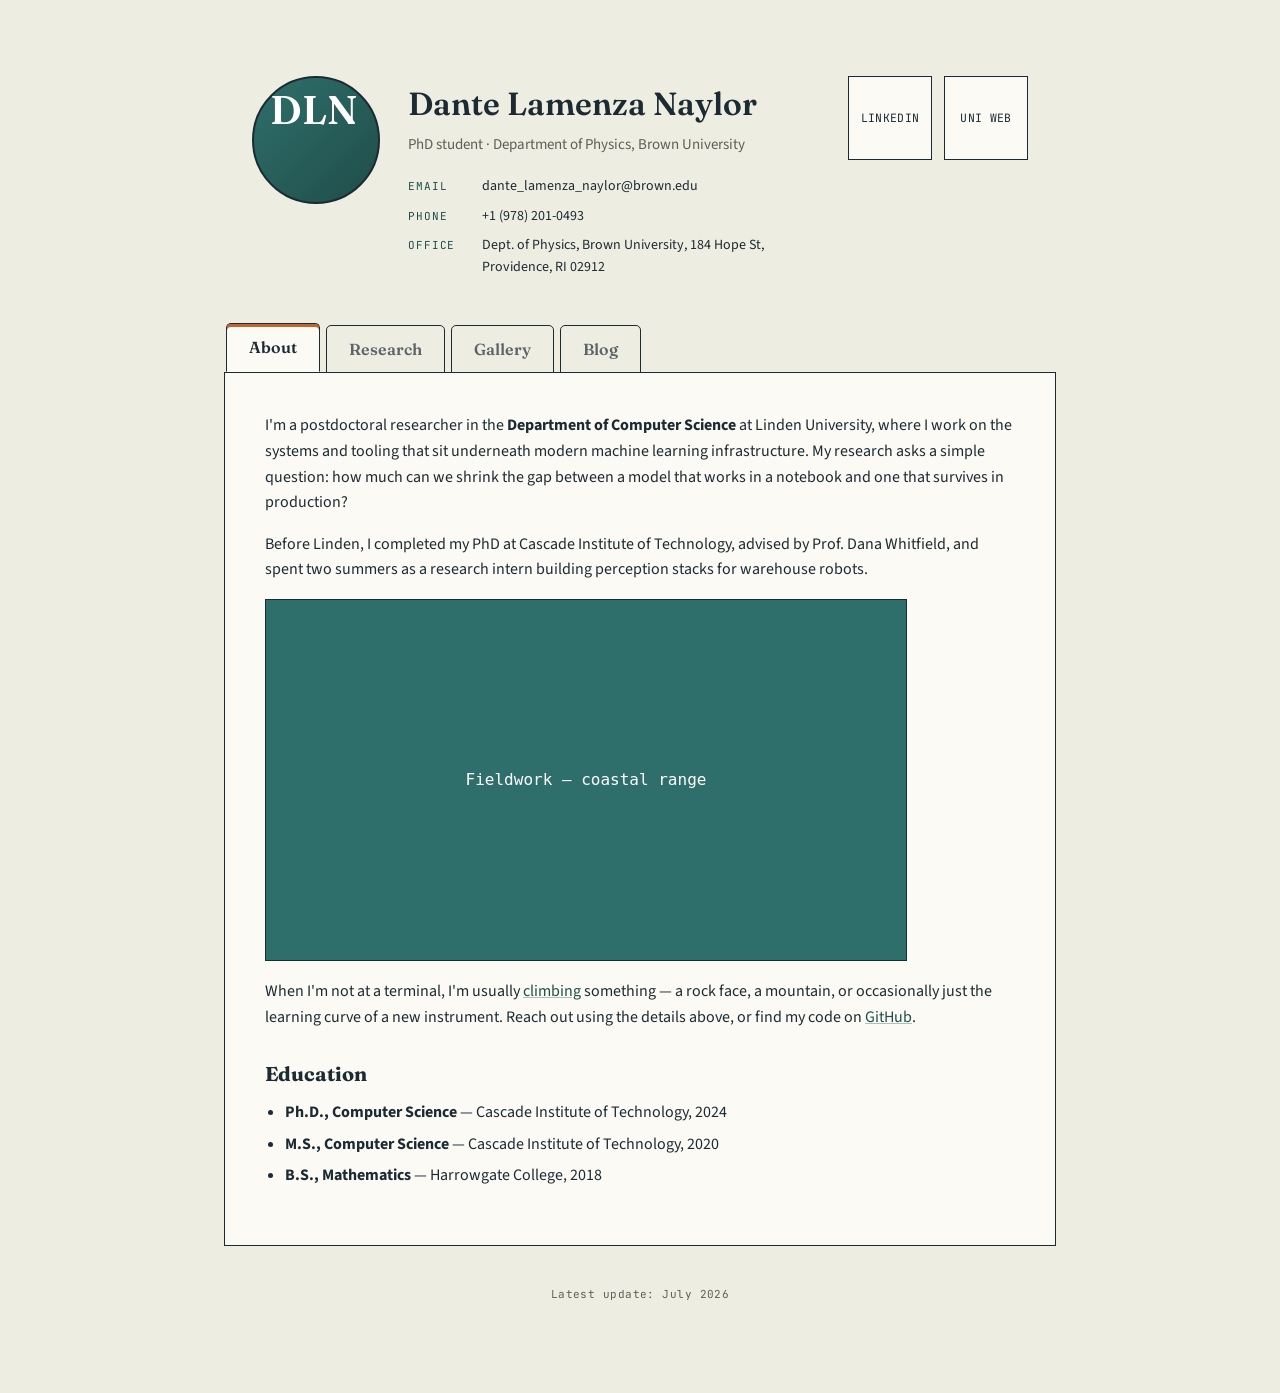
==== index.html @ cb72a9ae "Initial commit: research website" ====
<!DOCTYPE html>
<html lang="en">
<head>
<meta charset="UTF-8">
<meta name="viewport" content="width=device-width, initial-scale=1.0">
<title>Dante Lamenza Naylor — Research &amp; Notes</title>
<meta name="description" content="Personal academic site: about, research, gallery, and blog.">

<link rel="preconnect" href="https://fonts.googleapis.com">
<link rel="preconnect" href="https://fonts.gstatic.com" crossorigin>
<link href="https://fonts.googleapis.com/css2?family=Fraunces:opsz,wght@9..144,400;9..144,500;9..144,600;9..144,700&family=Source+Sans+3:wght@400;500;600;700&family=JetBrains+Mono:wght@400;500;600&display=swap" rel="stylesheet">

<style>
  /* ---------- Tokens ---------- */
  :root{
    --ink:#1c2b33;
    --ink-70:rgba(28,43,51,.7);
    --paper:#eeede2;
    --panel:#fbfaf4;
    --line:rgba(28,43,51,.14);
    --line-strong:rgba(28,43,51,.32);
    --teal:#2f6f6b;
    --teal-deep:#1f4d49;
    --clay:#c1652f;
    --muted:#5b6058;
    --shadow:0 10px 28px rgba(28,43,51,.10);
    --font-display:'Fraunces', serif;
    --font-body:'Source Sans 3', system-ui, -apple-system, sans-serif;
    --font-mono:'JetBrains Mono', ui-monospace, monospace;
  }

  /* ---------- Reset ---------- */
  *{ box-sizing:border-box; }
  html{ scroll-behavior:smooth; }
  body{
    margin:0;
    background:var(--paper);
    color:var(--ink);
    font-family:var(--font-body);
    line-height:1.6;
    -webkit-font-smoothing:antialiased;
  }
  button{ font:inherit; }
  a{ color:inherit; }
  img{ max-width:100%; }
  :focus-visible{ outline:2px solid var(--clay); outline-offset:2px; }

  .page{ max-width:880px; margin:0 auto; padding:48px 24px 90px; }

  /* ---------- Header ---------- */
  .profile-header{
    display:flex;
    gap:28px;
    align-items:flex-start;
    padding:28px 28px 36px;
    margin-bottom:8px;
    /* background-image:
      linear-gradient(var(--line) 1px, transparent 1px),
      linear-gradient(90deg, var(--line) 1px, transparent 1px); */
    background-size:26px 26px;
    background-position:center top;
  }
  .avatar{
    width:128px; height:128px; flex-shrink:0;
    border-radius:50%;
    border:2px solid var(--ink);
    background:linear-gradient(135deg, var(--teal), var(--teal-deep));
    color:#fff;
    display:flex; align-items:center; justify-content:center;
    font-family:var(--font-display);
    font-size:40px; font-weight:600;
    overflow:hidden;
  }
  .avatar img{ width:100%; height:100%; object-fit:cover; }
  .identity{ flex:1; min-width:220px; }
  .name{ font-family:var(--font-display); font-size:32px; font-weight:600; margin:2px 0 4px; }
  .role{ color:var(--muted); font-size:15px; margin:0 0 18px; }
  .contact-list{ display:flex; flex-direction:column; gap:7px; }
  .contact-row{ display:flex; gap:12px; align-items:baseline; font-size:14px; }
  .contact-label{
    font-family:var(--font-mono); font-size:11px; letter-spacing:.08em;
    text-transform:uppercase; color:var(--teal-deep); width:62px; flex-shrink:0;
  }
  .contact-value a{ text-decoration:none; border-bottom:1px solid transparent; }
  .contact-value a:hover{ border-bottom-color:var(--teal-deep); color:var(--teal-deep); }

  .link-tiles{ display:flex; gap:12px; flex-shrink:0; }
  .link-tile{
    width:84px; height:84px;
    border:1.5px solid var(--ink);
    background:var(--panel);
    display:flex; align-items:center; justify-content:center;
    text-align:center; padding:6px;
    font-family:var(--font-mono); font-size:11.5px; letter-spacing:.03em;
    text-transform:uppercase; text-decoration:none; color:var(--ink);
    transition:transform .15s ease, background-color .15s ease, color .15s ease, box-shadow .15s ease;
  }
  .link-tile:hover{ background:var(--teal); border-color:var(--teal); color:#fff; transform:translateY(-2px); box-shadow:var(--shadow); }

  @media (max-width:640px){
    .profile-header{ flex-direction:column; align-items:center; text-align:center; }
    .identity{ display:flex; flex-direction:column; align-items:center; }
    .contact-row{ justify-content:center; }
    .link-tiles{ align-self:center; }
  }

  /* ---------- Tabs ---------- */
  .tabs{ display:flex; gap:6px; margin:0; padding:0 0 0 2px; list-style:none; overflow-x:auto; overflow-y:hidden; }
  .tab-btn{
    font-family:var(--font-display); font-size:16px; font-weight:600;
    padding:11px 22px; border:1.0px solid var(--ink); border-radius:5px 5px 0 0;
    background:var(--paper); color:var(--ink-70); cursor:pointer; white-space:nowrap;
    position:relative; transform:translateY(2px);
    transition:transform .15s ease, background-color .15s ease, color .15s ease, border-color .15s ease;
  }
  .tab-btn:hover{ color:var(--ink); background:#fff; }
  .tab-btn[aria-selected="true"]{
    background:var(--panel); color:var(--ink); border-bottom-color:var(--panel);
    transform:translateY(0); z-index:3; box-shadow:inset 0 3px 0 var(--clay);
  }

  /* ---------- Panel ---------- */
  .panel-wrap{ border:1.5px solid var(--ink); background:var(--panel); padding:40px; position:relative; z-index:1; }
  .panel[hidden]{ display:none; }
  .panel h2{ font-family:var(--font-display); font-size:26px; margin:0 0 16px; }
  .panel h3{ font-family:var(--font-display); font-size:20px; margin:28px 0 10px; }
  .panel h4{ font-family:var(--font-display); font-size:17px; margin:20px 0 8px; }
  .panel p{ margin:0 0 16px; }
  .panel ul{ margin:0 0 16px 20px; padding:0; }
  .panel li{ margin-bottom:6px; }
  .panel img{ border:1.5px solid var(--ink); margin:10px 0 18px; display:block; }
  .panel a{ color:var(--teal-deep); text-decoration-color:rgba(47,111,107,.4); }
  .panel a:hover{ text-decoration-color:var(--teal-deep); }
  .panel code{ font-family:var(--font-mono); background:rgba(28,43,51,.07); padding:2px 5px; border-radius:3px; font-size:.9em; }
  .panel-intro{ color:var(--muted); font-size:15px; margin-bottom:26px; padding-bottom:20px; border-bottom:1px dashed var(--line-strong); }

  /* ---------- Research accordion ---------- */
  .project{ border:1.5px solid var(--ink); margin-bottom:14px; background:#fff; }
  .project-toggle{
    width:100%; display:flex; justify-content:space-between; align-items:flex-start; gap:16px;
    padding:16px 20px; background:none; border:none; cursor:pointer; text-align:left;
  }
  .project-title{ font-family:var(--font-display); font-size:17px; font-weight:600; }
  .project-meta{ display:block; margin-top:5px; font-family:var(--font-mono); font-size:11px; letter-spacing:.05em; text-transform:uppercase; color:var(--teal-deep); font-weight:500; }
  .project-indicator{ font-family:var(--font-mono); font-size:22px; line-height:1; color:var(--clay); flex-shrink:0; width:18px; text-align:center; }
  .project-body{ padding:2px 20px 20px; border-top:1px dashed var(--line-strong); }
  .project-body[hidden]{ display:none; }

  /* ---------- Gallery ---------- */
  .gallery-grid{ display:grid; grid-template-columns:repeat(auto-fill, minmax(150px,1fr)); gap:14px; }
  .gallery-item{
    border:1.5px solid var(--ink); cursor:pointer; padding:0; background:none;
    aspect-ratio:1/1; overflow:hidden; position:relative; display:block; width:100%;
  }
  .gallery-item img{ width:100%; height:100%; object-fit:cover; display:block; transition:transform .2s ease; }
  .gallery-item:hover img{ transform:scale(1.05); }
  .gallery-caption{
    position:absolute; left:0; right:0; bottom:0; padding:9px 10px;
    background:linear-gradient(to top, rgba(28,43,51,.88), transparent);
    color:#fff; font-family:var(--font-mono); font-size:11px; text-align:left;
  }
  .gallery-badge{
    position:absolute; top:8px; right:8px; background:var(--clay); color:#fff;
    font-family:var(--font-mono); font-size:9.5px; padding:2px 6px;
    text-transform:uppercase; letter-spacing:.05em;
  }

  /* ---------- Lightbox ---------- */
  .lightbox{ position:fixed; inset:0; background:rgba(28,43,51,.92); display:flex; align-items:center; justify-content:center; padding:32px; z-index:50; }
  .lightbox[hidden]{ display:none; }
  .lightbox-content{ max-width:820px; width:100%; max-height:86vh; background:var(--panel); border:1.5px solid var(--ink); padding:22px; position:relative; overflow-y:auto; }
  .lightbox-content img, .lightbox-content video{ width:100%; max-height:62vh; object-fit:contain; display:block; border:1px solid var(--line-strong); background:#000; }
  .lightbox-caption{ margin-top:14px; font-family:var(--font-mono); font-size:13px; color:var(--muted); }
  .lightbox-note{ margin-top:8px; font-size:12.5px; color:var(--muted); font-style:italic; }
  .lightbox-close{
    position:absolute; top:-16px; right:-16px; width:36px; height:36px; border-radius:50%;
    background:var(--ink); color:#fff; border:none; font-size:18px; cursor:pointer;
    display:flex; align-items:center; justify-content:center;
  }
  .lightbox-close:hover{ background:var(--clay); }

  /* ---------- Blog ---------- */
  .post-list{ display:flex; flex-direction:column; gap:22px; }
  .post-summary{ border-bottom:1px dashed var(--line-strong); padding-bottom:20px; }
  .post-date{ font-family:var(--font-mono); font-size:11px; letter-spacing:.06em; text-transform:uppercase; color:var(--teal-deep); }
  .post-title-btn{
    display:block; background:none; border:none; padding:6px 0 8px; text-align:left; cursor:pointer;
    font-family:var(--font-display); font-size:21px; font-weight:600; color:var(--ink);
  }
  .post-title-btn:hover{ color:var(--teal-deep); text-decoration:underline; }
  .post-excerpt{ color:var(--muted); margin:0; }
  .back-link{
    font-family:var(--font-mono); font-size:12px; text-transform:uppercase; letter-spacing:.05em;
    color:var(--teal-deep); background:none; border:none; cursor:pointer; padding:0;
    margin-bottom:22px; display:inline-flex; gap:6px; align-items:center;
  }
  .back-link:hover{ text-decoration:underline; }
  .post-full .post-date{ display:block; margin-bottom:6px; }

  /* ---------- Footer ---------- */
  .site-footer{ margin-top:40px; text-align:center; font-family:var(--font-mono); font-size:11px; color:var(--muted); letter-spacing:.04em; }

  @media (prefers-reduced-motion: reduce){
    *{ transition:none !important; scroll-behavior:auto !important; }
  }
</style>
</head>
<body>

<noscript>This site uses JavaScript to power its tabs, project details, gallery, and blog. Please enable JavaScript to see the full content.</noscript>

<div class="page">

  <header class="profile-header">
    <div class="avatar" aria-hidden="true"><img src="myphoto.jpg" alt="DLN"></div>
    <div class="identity">
      <h1 class="name">Dante Lamenza Naylor</h1>
      <p class="role"> PhD student · Department of Physics, Brown University</p>
      <div class="contact-list">
        <div class="contact-row">
          <span class="contact-label">Email</span>
          <span class="contact-value"><a href="mailto:dante_lamenza_naylor@brown.edu">dante_lamenza_naylor@brown.edu</a></span>
        </div>
        <div class="contact-row">
          <span class="contact-label">Phone</span>
          <span class="contact-value"><a href="tel:+19782010493">+1 (978) 201-0493</a></span>
        </div>
        <div class="contact-row">
          <span class="contact-label">Office</span>
          <span class="contact-value">Dept. of Physics, Brown University, 184 Hope St, Providence, RI 02912</span>
        </div>
      </div>
    </div>
    <div class="link-tiles">
      <a class="link-tile" href="https://www.linkedin.com/in/dante-lamenza-naylor-41027b273/" target="_blank" rel="noopener">LinkedIn</a>
      <a class="link-tile" href="https://physics.brown.edu/" target="_blank" rel="noopener">Uni&nbsp;Web</a>
    </div>
  </header>

  <nav class="tabs" role="tablist" aria-label="Site sections">
    <button class="tab-btn" role="tab" id="tab-about" aria-controls="panel-about" aria-selected="true" data-tab="about">About</button>
    <button class="tab-btn" role="tab" id="tab-research" aria-controls="panel-research" aria-selected="false" tabindex="-1" data-tab="research">Research</button>
    <button class="tab-btn" role="tab" id="tab-gallery" aria-controls="panel-gallery" aria-selected="false" tabindex="-1" data-tab="gallery">Gallery</button>
    <button class="tab-btn" role="tab" id="tab-blog" aria-controls="panel-blog" aria-selected="false" tabindex="-1" data-tab="blog">Blog</button>
  </nav>

  <main class="panel-wrap">
    <section class="panel" id="panel-about" role="tabpanel" aria-labelledby="tab-about"></section>
    <section class="panel" id="panel-research" role="tabpanel" aria-labelledby="tab-research" hidden></section>
    <section class="panel" id="panel-gallery" role="tabpanel" aria-labelledby="tab-gallery" hidden></section>
    <section class="panel" id="panel-blog" role="tabpanel" aria-labelledby="tab-blog" hidden></section>
  </main>

  <footer class="site-footer">Latest update: July 2026</footer>
</div>

<div class="lightbox" id="lightbox" hidden>
  <div class="lightbox-content" role="dialog" aria-modal="true" aria-label="Media preview">
    <button class="lightbox-close" id="lightbox-close" aria-label="Close">&times;</button>
    <div id="lightbox-media"></div>
    <p class="lightbox-caption" id="lightbox-caption"></p>
  </div>
</div>

<script>
(function(){
  "use strict";

  /* ---------------------------------------------------
     Tiny placeholder-image generator (inline SVG data URI).
     Replace any of these with real photos/videos — just
     swap the `src` / `video` fields in the data below.
  --------------------------------------------------- */
  function ph(label, color, w, h){
    w = w || 480; h = h || 320;
    var safe = String(label).replace(/&/g,'&amp;').replace(/</g,'&lt;');
    var svg = "<svg xmlns='http://www.w3.org/2000/svg' width='" + w + "' height='" + h + "'>" +
      "<rect width='100%' height='100%' fill='#" + color + "'/>" +
      "<text x='50%' y='50%' font-family='monospace' font-size='16' fill='#ffffff' " +
      "text-anchor='middle' dominant-baseline='middle'>" + safe + "</text></svg>";
    return "data:image/svg+xml," + encodeURIComponent(svg);
  }

  /* ---------------------------------------------------
     Minimal markdown renderer — headings, bold/italic,
     links, images, inline code, and bullet lists.
     Enough to let any panel below "support rich markdown
     format" (the brief's words) without an external library.
  --------------------------------------------------- */
  function inline(text){
    text = text.replace(/!\[([^\]]*)\]\(((?:[^()]|\([^()]*\))*)\)/g, '<img src="$2" alt="$1" loading="lazy">');
    text = text.replace(/\[([^\]]+)\]\(((?:[^()]|\([^()]*\))*)\)/g, '<a href="$2" target="_blank" rel="noopener">$1</a>');
    text = text.replace(/\*\*([^*]+)\*\*/g, '<strong>$1</strong>');
    text = text.replace(/\*([^*]+)\*/g, '<em>$1</em>');
    text = text.replace(/`([^`]+)`/g, '<code>$1</code>');
    return text;
  }

  function renderMarkdown(md){
    var lines = md.trim().split('\n');
    var html = '', para = [], inList = false;

    function flushPara(){
      if (para.length){ html += '<p>' + inline(para.join(' ')) + '</p>'; para = []; }
    }

    lines.forEach(function(raw){
      var line = raw.trim();
      if (line === ''){
        flushPara();
        if (inList){ html += '</ul>'; inList = false; }
        return;
      }
      var h = line.match(/^(#{1,4})\s+(.*)/);
      if (h){
        flushPara();
        if (inList){ html += '</ul>'; inList = false; }
        var level = Math.min(h[1].length + 1, 4);
        html += '<h' + level + '>' + inline(h[2]) + '</h' + level + '>';
        return;
      }
      var li = line.match(/^[-*]\s+(.*)/);
      if (li){
        flushPara();
        if (!inList){ html += '<ul>'; inList = true; }
        html += '<li>' + inline(li[1]) + '</li>';
        return;
      }
      para.push(line);
    });
    flushPara();
    if (inList) html += '</ul>';
    return html;
  }

  /* ---------------------------------------------------
     Content — replace with your own bio, projects,
     gallery items, and posts.
  --------------------------------------------------- */
  var aboutMd =
"I'm a postdoctoral researcher in the **Department of Computer Science** at Linden University, " +
"where I work on the systems and tooling that sit underneath modern machine learning infrastructure. " +
"My research asks a simple question: how much can we shrink the gap between a model that works in a " +
"notebook and one that survives in production?\n\n" +
"Before Linden, I completed my PhD at Cascade Institute of Technology, advised by Prof. Dana Whitfield, " +
"and spent two summers as a research intern building perception stacks for warehouse robots.\n\n" +
"![Fieldwork in the coastal range, summer 2024](" + ph('Fieldwork — coastal range','2f6f6b',640,360) + ")\n\n" +
"When I'm not at a terminal, I'm usually [climbing](https://example.com) something — a rock face, a " +
"mountain, or occasionally just the learning curve of a new instrument. Reach out using the details " +
"above, or find my code on [GitHub](https://github.com/yourhandle).\n\n" +
"## Education\n\n" +
"- **Ph.D., Computer Science** — Cascade Institute of Technology, 2024\n" +
"- **M.S., Computer Science** — Cascade Institute of Technology, 2020\n" +
"- **B.S., Mathematics** — Harrowgate College, 2018";

  var projects = [
    {
      title: "Adaptive Caching for Edge Inference",
      status: "Active",
      period: "2024 – present",
      md: "Edge devices rarely have enough memory to keep every model layer warm. This project builds a " +
      "caching layer that predicts which sub-networks a request will need *before* it arrives, using " +
      "lightweight signals from upstream traffic.\n\n" +
      "- Cut p99 latency by **38%** on a fleet of 200 simulated edge nodes\n" +
      "- Built in collaboration with **Priya Natarajan** and **Tomas Berg**\n" +
      "- Funded by the Linden University Systems Lab seed grant\n\n" +
      "[Read the preprint →](https://example.com/papers/adaptive-caching)"
    },
    {
      title: "Typed Effect Systems for Concurrent Programs",
      status: "Active",
      period: "2023 – present",
      md: "A small experimental language, **Esker**, tracks side effects in its type system so that data " +
      "races become *compile-time* errors instead of postmortem incident reports.\n\n" +
      "- Esker programs compile to plain Go, no runtime required\n" +
      "- An early case study cut a recurring class of race conditions to zero over six months\n" +
      "- Code: [github.com/yourhandle/esker](https://github.com/yourhandle/esker)"
    },
    {
      title: "Crowd-Sourced Dataset for Low-Resource Translation",
      status: "Completed, 2023",
      period: "2021 – 2023",
      md: "Working with community translators across four under-resourced language pairs, we assembled " +
      "and released a dataset of **62,000** aligned sentence pairs, along with the annotation tooling " +
      "used to build it.\n\n" +
      "- Dataset and tooling released under a permissive license\n" +
      "- Presented at a regional NLP workshop in 2023\n" +
      "- Now maintained by a small volunteer collective"
    }
  ];

  var galleryItems = [
    { type:'photo', title:'Conference talk — SysConf 2025', color:'2f6f6b' },
    { type:'video', title:'Lab walkthrough', color:'c1652f', video:null },
    { type:'photo', title:'Whiteboard session', color:'1c2b33' },
    { type:'photo', title:'Fieldwork, coastal range', color:'5b6058' },
    { type:'video', title:'Conference poster pitch', color:'2f6f6b', video:null },
    { type:'photo', title:'Lab group, spring 2025', color:'c1652f' }
  ];

  var posts = [
    {
      title: "Why I stopped trusting my benchmarks",
      date: "2026-05-12",
      excerpt: "A small methodology bug cost me three weeks and taught me to distrust any result that arrives too quickly.",
      md: "Three weeks ago I had a result that looked too good to share: a **40% latency improvement** " +
      "from a one-line change. It turned out our benchmark harness was reusing a warmed-up cache between runs.\n\n" +
      "The fix was trivial. The lesson wasn't: any number that arrives without a fight deserves a second " +
      "look before it goes in a paper.\n\n" +
      "I've since added a \"does this feel too easy\" checklist to my own review process. So far it has " +
      "caught two more bugs and one genuinely good result."
    },
    {
      title: "Notes from a workshop on reproducibility",
      date: "2026-03-02",
      excerpt: "A short writeup from a workshop on getting research artifacts to actually run on someone else's machine.",
      md: "Spent two days at a workshop dedicated entirely to the problem of getting code from *one* " +
      "machine to run on *another* machine. Some recurring themes:\n\n" +
      "- Containers help, but only if someone keeps the Dockerfile honest\n" +
      "- A pinned dependency list beats a friendly README every time\n" +
      "- The most reproducible papers had the smallest, most boring codebases\n\n" +
      "I came away convinced that reproducibility is mostly a discipline problem, not a tooling problem."
    },
    {
      title: "Starting a postdoc",
      date: "2026-01-08",
      excerpt: "First week notes from joining the Systems Lab at Linden, and what I'm hoping to spend the next two years on.",
      md: "I started at Linden's Systems Lab this week. The plan, loosely: spend the next two years " +
      "figuring out how much of the \"glue code\" between research models and production systems can be " +
      "made boring and automatic rather than clever and bespoke.\n\n" +
      "More notes here as the work progresses."
    }
  ];

  /* ---------------------------------------------------
     Tabs
  --------------------------------------------------- */
  var tabButtons = Array.prototype.slice.call(document.querySelectorAll('.tab-btn'));
  var panels = {
    about: document.getElementById('panel-about'),
    research: document.getElementById('panel-research'),
    gallery: document.getElementById('panel-gallery'),
    blog: document.getElementById('panel-blog')
  };

  function selectTab(name){
    tabButtons.forEach(function(btn){
      var match = btn.dataset.tab === name;
      btn.setAttribute('aria-selected', match ? 'true' : 'false');
      btn.tabIndex = match ? 0 : -1;
    });
    Object.keys(panels).forEach(function(key){
      panels[key].hidden = key !== name;
    });
  }

  tabButtons.forEach(function(btn, i){
    btn.addEventListener('click', function(){ selectTab(btn.dataset.tab); });
    btn.addEventListener('keydown', function(e){
      var dir = (e.key === 'ArrowRight') ? 1 : (e.key === 'ArrowLeft') ? -1 : 0;
      if (!dir) return;
      e.preventDefault();
      var next = tabButtons[(i + dir + tabButtons.length) % tabButtons.length];
      next.focus();
      selectTab(next.dataset.tab);
    });
  });

  /* ---------------------------------------------------
     About
  --------------------------------------------------- */
  panels.about.innerHTML = renderMarkdown(aboutMd);

  /* ---------------------------------------------------
     Research — accordion, one dropdown per project
  --------------------------------------------------- */
  var researchHtml = '<p class="panel-intro">Selected ongoing and completed projects. Select a title to expand details.</p>';
  projects.forEach(function(p, i){
    researchHtml +=
      '<div class="project">' +
        '<button class="project-toggle" aria-expanded="false" aria-controls="project-body-' + i + '">' +
          '<span><span class="project-title">' + p.title + '</span>' +
          '<span class="project-meta">' + p.status + ' · ' + p.period + '</span></span>' +
          '<span class="project-indicator" aria-hidden="true">+</span>' +
        '</button>' +
        '<div class="project-body" id="project-body-' + i + '" hidden></div>' +
      '</div>';
  });
  panels.research.innerHTML = researchHtml;

  panels.research.querySelectorAll('.project-toggle').forEach(function(btn, i){
    btn.addEventListener('click', function(){
      var body = document.getElementById('project-body-' + i);
      var open = btn.getAttribute('aria-expanded') === 'true';
      btn.setAttribute('aria-expanded', open ? 'false' : 'true');
      btn.querySelector('.project-indicator').textContent = open ? '+' : '\u2013';
      body.hidden = open;
      if (!open && !body.dataset.rendered){
        body.innerHTML = renderMarkdown(projects[i].md);
        body.dataset.rendered = '1';
      }
    });
  });

  /* ---------------------------------------------------
     Gallery — tiled grid, opens lightbox on click
     (photos enlarge, videos play)
  --------------------------------------------------- */
  var galleryHtml = '<p class="panel-intro">A tiling of photos and videos — select any tile to enlarge or play it.</p><div class="gallery-grid">';
  galleryItems.forEach(function(item, i){
    var thumb = ph(item.title, item.color, 400, 400);
    galleryHtml +=
      '<button class="gallery-item" data-index="' + i + '" aria-label="Open ' + item.title + '">' +
        '<img src="' + thumb + '" alt="' + item.title + '" loading="lazy">' +
        '<span class="gallery-badge">' + item.type + '</span>' +
        '<span class="gallery-caption">' + item.title + '</span>' +
      '</button>';
  });
  galleryHtml += '</div>';
  panels.gallery.innerHTML = galleryHtml;

  var lightbox = document.getElementById('lightbox');
  var lightboxMedia = document.getElementById('lightbox-media');
  var lightboxCaption = document.getElementById('lightbox-caption');
  var lightboxClose = document.getElementById('lightbox-close');
  var lastFocused = null;

  function openLightbox(item){
    lastFocused = document.activeElement;
    if (item.type === 'video'){
      var video = document.createElement('video');
      video.controls = true;
      video.autoplay = true;
      video.poster = ph(item.title, item.color, 800, 450);
      if (item.video){
        var source = document.createElement('source');
        source.src = item.video;
        video.appendChild(source);
      }
      lightboxMedia.innerHTML = '';
      lightboxMedia.appendChild(video);
      lightboxCaption.innerHTML = item.title + (item.video ? '' :
        '<br><span class="lightbox-note">Add a video file path to this item\'s `video` field in the code to enable playback.</span>');
    } else {
      lightboxMedia.innerHTML = '<img src="' + ph(item.title, item.color, 900, 560) + '" alt="' + item.title + '">';
      lightboxCaption.textContent = item.title;
    }
    lightbox.hidden = false;
    lightboxClose.focus();
  }

  function closeLightbox(){
    lightbox.hidden = true;
    lightboxMedia.innerHTML = '';
    if (lastFocused) lastFocused.focus();
  }

  panels.gallery.querySelectorAll('.gallery-item').forEach(function(btn){
    btn.addEventListener('click', function(){
      openLightbox(galleryItems[Number(btn.dataset.index)]);
    });
  });
  lightboxClose.addEventListener('click', closeLightbox);
  lightbox.addEventListener('click', function(e){ if (e.target === lightbox) closeLightbox(); });
  document.addEventListener('keydown', function(e){
    if (e.key === 'Escape' && !lightbox.hidden) closeLightbox();
  });

  /* ---------------------------------------------------
     Blog — plain text posts, click a title to read it
  --------------------------------------------------- */
  function formatDate(iso){
    var d = new Date(iso + 'T00:00:00');
    return d.toLocaleDateString('en-US', { year:'numeric', month:'long', day:'numeric' });
  }

  function renderBlogList(){
    var html = '<div class="post-list">';
    posts.forEach(function(post, i){
      html +=
        '<article class="post-summary">' +
          '<span class="post-date">' + formatDate(post.date) + '</span>' +
          '<button class="post-title-btn" data-index="' + i + '">' + post.title + '</button>' +
          '<p class="post-excerpt">' + post.excerpt + '</p>' +
        '</article>';
    });
    html += '</div>';
    panels.blog.innerHTML = html;
    panels.blog.querySelectorAll('.post-title-btn').forEach(function(btn){
      btn.addEventListener('click', function(){ renderBlogPost(Number(btn.dataset.index)); });
    });
  }

  function renderBlogPost(i){
    var post = posts[i];
    panels.blog.innerHTML =
      '<div class="post-full">' +
        '<button class="back-link">&larr; All posts</button>' +
        '<span class="post-date">' + formatDate(post.date) + '</span>' +
        '<h2>' + post.title + '</h2>' +
        renderMarkdown(post.md) +
      '</div>';
    panels.blog.querySelector('.back-link').addEventListener('click', renderBlogList);
  }

  renderBlogList();

  /* Initial tab on load */
  selectTab('about');
})();
</script>
</body>
</html>
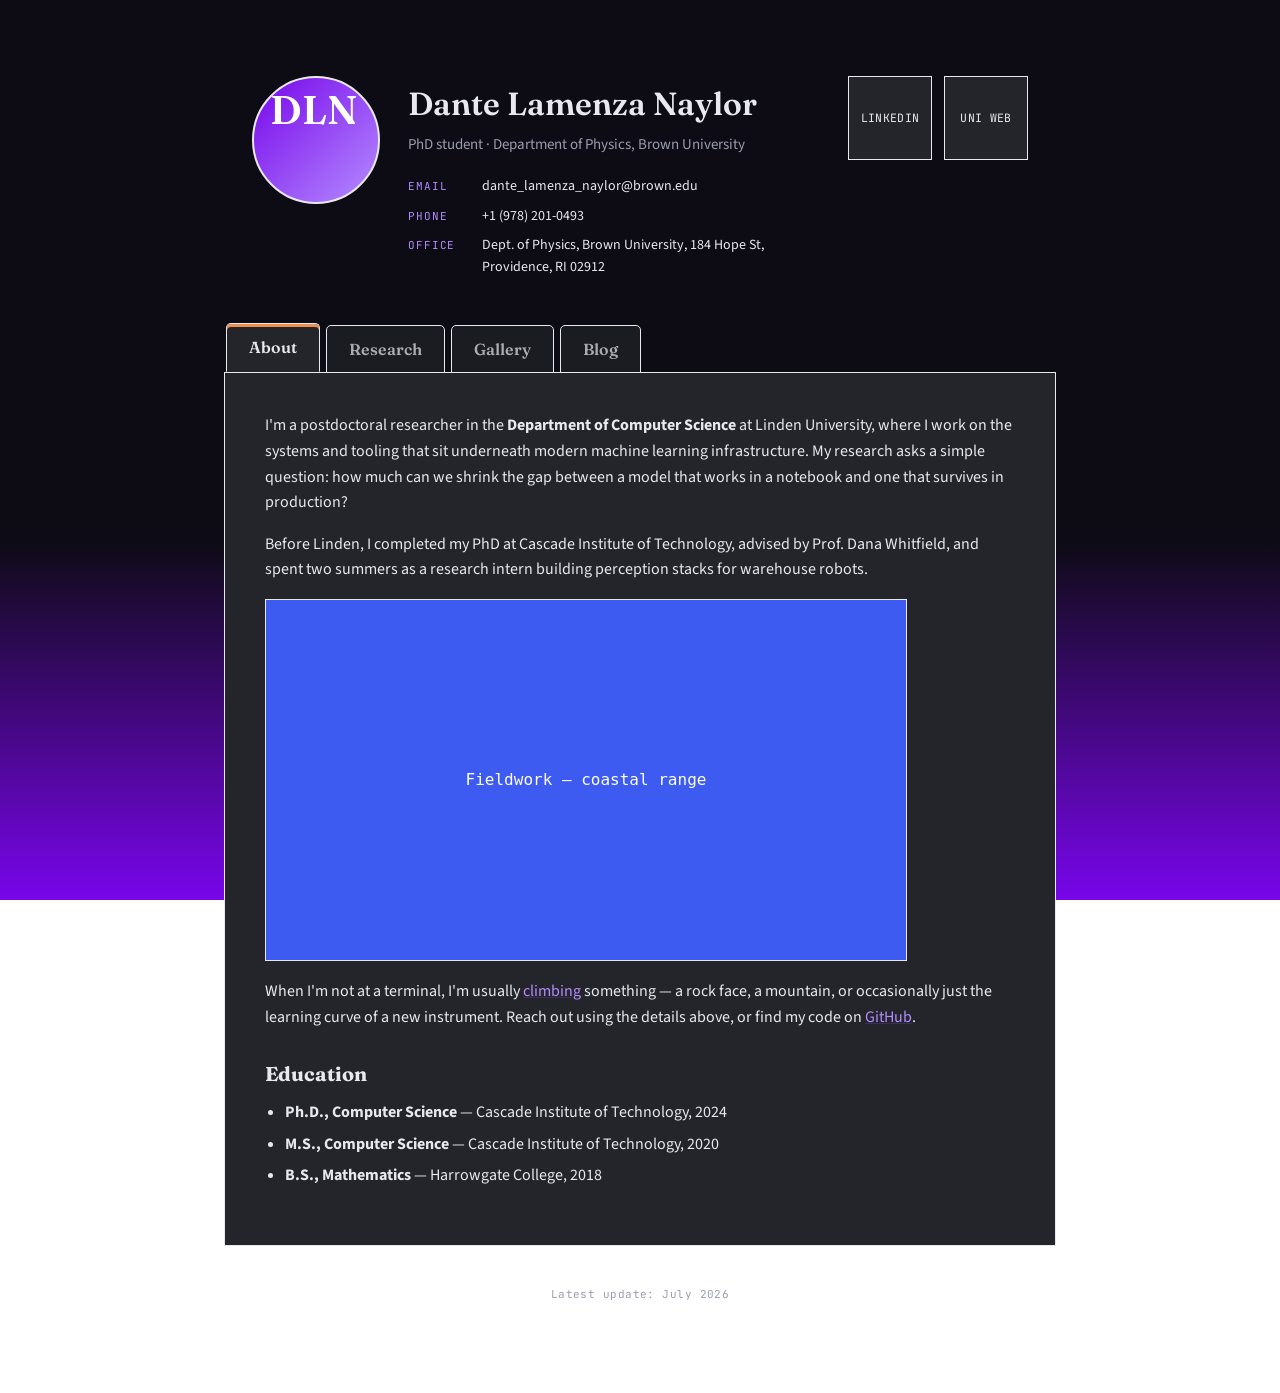
==== commit 4a1035fb: "Changed color pallette and tweaked background." ====
--- a/index.html
+++ b/index.html
@@ -13,17 +13,17 @@
 <style>
   /* ---------- Tokens ---------- */
   :root{
-    --ink:#1c2b33;
-    --ink-70:rgba(28,43,51,.7);
-    --paper:#eeede2;
-    --panel:#fbfaf4;
-    --line:rgba(28,43,51,.14);
-    --line-strong:rgba(28,43,51,.32);
-    --teal:#2f6f6b;
-    --teal-deep:#1f4d49;
-    --clay:#c1652f;
-    --muted:#5b6058;
-    --shadow:0 10px 28px rgba(28,43,51,.10);
+    --ink:#e8e9ee;
+    --ink-70:rgba(232,233,238,.7);
+    --paper:#1b1c22;
+    --panel:#24252b;
+    --line:rgba(232,233,238,.12);
+    --line-strong:rgba(232,233,238,.28);
+    --teal:#7806ea;
+    --teal-deep:#b48cff;
+    --clay:#f0904f;
+    --muted:#9a9dad;
+    --shadow:0 10px 28px rgba(0,0,0,.45);
     --font-display:'Fraunces', serif;
     --font-body:'Source Sans 3', system-ui, -apple-system, sans-serif;
     --font-mono:'JetBrains Mono', ui-monospace, monospace;
@@ -34,7 +34,7 @@
   html{ scroll-behavior:smooth; }
   body{
     margin:0;
-    background:var(--paper);
+    background:linear-gradient(180deg, #0d0b14 0%, #0d0b14 60%, #7806ea 100%) fixed;
     color:var(--ink);
     font-family:var(--font-body);
     line-height:1.6;
@@ -45,7 +45,41 @@
   img{ max-width:100%; }
   :focus-visible{ outline:2px solid var(--clay); outline-offset:2px; }
 
-  .page{ max-width:880px; margin:0 auto; padding:48px 24px 90px; }
+  .page{ max-width:880px; margin:0 auto; padding:48px 24px 90px; position:relative; z-index:1; }
+
+  /* ---------- Smoke background ---------- */
+  .smoke-layer{ position:fixed; inset:0; overflow:hidden; z-index:0; pointer-events:none; }
+  .smoke{
+    position:absolute;
+    bottom:-25%;
+    border-radius:50%;
+    background:radial-gradient(circle, rgba(170,110,255,.55) 0%, rgba(120,6,234,.28) 45%, rgba(120,6,234,0) 72%);
+    filter:blur(30px);
+    opacity:0;
+    mix-blend-mode:screen;
+    animation:smokeRise 24s ease-in infinite;
+  }
+  .smoke-1{ left:4%;  width:300px; height:300px; animation-duration:24s; animation-delay:0s;  --drift:-40px; }
+  .smoke-2{ left:20%; width:420px; height:420px; animation-duration:31s; animation-delay:5s;  --drift:55px; }
+  .smoke-3{ left:42%; width:260px; height:260px; animation-duration:19s; animation-delay:9s;  --drift:-25px; }
+  .smoke-4{ left:61%; width:380px; height:380px; animation-duration:28s; animation-delay:2s;  --drift:35px; }
+  .smoke-5{ left:80%; width:320px; height:320px; animation-duration:22s; animation-delay:12s; --drift:-45px; }
+  .smoke-6{ left:70%; width:240px; height:240px; animation-duration:26s; animation-delay:16s; --drift:20px; }
+
+  @keyframes smokeRise{
+    0%{ transform:translate(0,0) scale(.85); opacity:0; }
+    12%{ opacity:.55; }
+    50%{ transform:translate(var(--drift, 0px), -55vh) scale(1.15); opacity:.32; }
+    100%{ transform:translate(calc(var(--drift, 0px) * -1), -115vh) scale(1.5); opacity:0; }
+  }
+
+  /* ---------- Entrance animation ---------- */
+  @keyframes fadeInUp{
+    from{ opacity:0; transform:translateY(14px); }
+    to{ opacity:1; transform:translateY(0); }
+  }
+  .profile-header{ animation:fadeInUp 0.4s ease-out both; }
+  .tabs, .panel-wrap{ animation:fadeInUp 0.4s ease-out 0.2s both; }
 
   /* ---------- Header ---------- */
   .profile-header{
@@ -72,7 +106,7 @@
     overflow:hidden;
   }
   .avatar img{ width:100%; height:100%; object-fit:cover; }
-  .identity{ flex:1; min-width:220px; }
+  .identity{ flex:1; min-width:300px; }
   .name{ font-family:var(--font-display); font-size:32px; font-weight:600; margin:2px 0 4px; }
   .role{ color:var(--muted); font-size:15px; margin:0 0 18px; }
   .contact-list{ display:flex; flex-direction:column; gap:7px; }
@@ -113,7 +147,7 @@
     position:relative; transform:translateY(2px);
     transition:transform .15s ease, background-color .15s ease, color .15s ease, border-color .15s ease;
   }
-  .tab-btn:hover{ color:var(--ink); background:#fff; }
+  .tab-btn:hover{ color:var(--ink); background:#2e2f37; }
   .tab-btn[aria-selected="true"]{
     background:var(--panel); color:var(--ink); border-bottom-color:var(--panel);
     transform:translateY(0); z-index:3; box-shadow:inset 0 3px 0 var(--clay);
@@ -129,13 +163,13 @@
   .panel ul{ margin:0 0 16px 20px; padding:0; }
   .panel li{ margin-bottom:6px; }
   .panel img{ border:1.5px solid var(--ink); margin:10px 0 18px; display:block; }
-  .panel a{ color:var(--teal-deep); text-decoration-color:rgba(47,111,107,.4); }
+  .panel a{ color:var(--teal-deep); text-decoration-color:rgba(91,63,160,.4); }
   .panel a:hover{ text-decoration-color:var(--teal-deep); }
-  .panel code{ font-family:var(--font-mono); background:rgba(28,43,51,.07); padding:2px 5px; border-radius:3px; font-size:.9em; }
+  .panel code{ font-family:var(--font-mono); background:rgba(232,233,238,.10); padding:2px 5px; border-radius:3px; font-size:.9em; }
   .panel-intro{ color:var(--muted); font-size:15px; margin-bottom:26px; padding-bottom:20px; border-bottom:1px dashed var(--line-strong); }
 
   /* ---------- Research accordion ---------- */
-  .project{ border:1.5px solid var(--ink); margin-bottom:14px; background:#fff; }
+  .project{ border:1.5px solid var(--ink); margin-bottom:14px; background:#2a2b32; }
   .project-toggle{
     width:100%; display:flex; justify-content:space-between; align-items:flex-start; gap:16px;
     padding:16px 20px; background:none; border:none; cursor:pointer; text-align:left;
@@ -156,7 +190,7 @@
   .gallery-item:hover img{ transform:scale(1.05); }
   .gallery-caption{
     position:absolute; left:0; right:0; bottom:0; padding:9px 10px;
-    background:linear-gradient(to top, rgba(28,43,51,.88), transparent);
+    background:linear-gradient(to top, rgba(36,37,44,.88), transparent);
     color:#fff; font-family:var(--font-mono); font-size:11px; text-align:left;
   }
   .gallery-badge{
@@ -166,7 +200,7 @@
   }
 
   /* ---------- Lightbox ---------- */
-  .lightbox{ position:fixed; inset:0; background:rgba(28,43,51,.92); display:flex; align-items:center; justify-content:center; padding:32px; z-index:50; }
+  .lightbox{ position:fixed; inset:0; background:rgba(36,37,44,.92); display:flex; align-items:center; justify-content:center; padding:32px; z-index:50; }
   .lightbox[hidden]{ display:none; }
   .lightbox-content{ max-width:820px; width:100%; max-height:86vh; background:var(--panel); border:1.5px solid var(--ink); padding:22px; position:relative; overflow-y:auto; }
   .lightbox-content img, .lightbox-content video{ width:100%; max-height:62vh; object-fit:contain; display:block; border:1px solid var(--line-strong); background:#000; }
@@ -174,10 +208,10 @@
   .lightbox-note{ margin-top:8px; font-size:12.5px; color:var(--muted); font-style:italic; }
   .lightbox-close{
     position:absolute; top:-16px; right:-16px; width:36px; height:36px; border-radius:50%;
-    background:var(--ink); color:#fff; border:none; font-size:18px; cursor:pointer;
+    background:var(--panel); color:var(--ink); border:1.5px solid var(--ink); font-size:18px; cursor:pointer;
     display:flex; align-items:center; justify-content:center;
   }
-  .lightbox-close:hover{ background:var(--clay); }
+  .lightbox-close:hover{ background:var(--clay); color:#1b1c22; border-color:var(--clay); }
 
   /* ---------- Blog ---------- */
   .post-list{ display:flex; flex-direction:column; gap:22px; }
@@ -201,11 +235,20 @@
   .site-footer{ margin-top:40px; text-align:center; font-family:var(--font-mono); font-size:11px; color:var(--muted); letter-spacing:.04em; }
 
   @media (prefers-reduced-motion: reduce){
-    *{ transition:none !important; scroll-behavior:auto !important; }
+    *{ transition:none !important; animation:none !important; scroll-behavior:auto !important; }
   }
 </style>
 </head>
 <body>
+
+<div class="smoke-layer" aria-hidden="true">
+  <span class="smoke smoke-1"></span>
+  <span class="smoke smoke-2"></span>
+  <span class="smoke smoke-3"></span>
+  <span class="smoke smoke-4"></span>
+  <span class="smoke smoke-5"></span>
+  <span class="smoke smoke-6"></span>
+</div>
 
 <noscript>This site uses JavaScript to power its tabs, project details, gallery, and blog. Please enable JavaScript to see the full content.</noscript>
 
@@ -344,7 +387,7 @@
 "notebook and one that survives in production?\n\n" +
 "Before Linden, I completed my PhD at Cascade Institute of Technology, advised by Prof. Dana Whitfield, " +
 "and spent two summers as a research intern building perception stacks for warehouse robots.\n\n" +
-"![Fieldwork in the coastal range, summer 2024](" + ph('Fieldwork — coastal range','2f6f6b',640,360) + ")\n\n" +
+"![Fieldwork in the coastal range, summer 2024](" + ph('Fieldwork — coastal range','3d5af1',640,360) + ")\n\n" +
 "When I'm not at a terminal, I'm usually [climbing](https://example.com) something — a rock face, a " +
 "mountain, or occasionally just the learning curve of a new instrument. Reach out using the details " +
 "above, or find my code on [GitHub](https://github.com/yourhandle).\n\n" +
@@ -390,12 +433,12 @@
   ];
 
   var galleryItems = [
-    { type:'photo', title:'Conference talk — SysConf 2025', color:'2f6f6b' },
-    { type:'video', title:'Lab walkthrough', color:'c1652f', video:null },
-    { type:'photo', title:'Whiteboard session', color:'1c2b33' },
-    { type:'photo', title:'Fieldwork, coastal range', color:'5b6058' },
-    { type:'video', title:'Conference poster pitch', color:'2f6f6b', video:null },
-    { type:'photo', title:'Lab group, spring 2025', color:'c1652f' }
+    { type:'photo', title:'Conference talk — SysConf 2025', color:'3d5af1' },
+    { type:'video', title:'Lab walkthrough', color:'e0742f', video:null },
+    { type:'photo', title:'Whiteboard session', color:'24252c' },
+    { type:'photo', title:'Fieldwork, coastal range', color:'5b3fa0' },
+    { type:'video', title:'Conference poster pitch', color:'3d5af1', video:null },
+    { type:'photo', title:'Lab group, spring 2025', color:'e0742f' }
   ];
 
   var posts = [
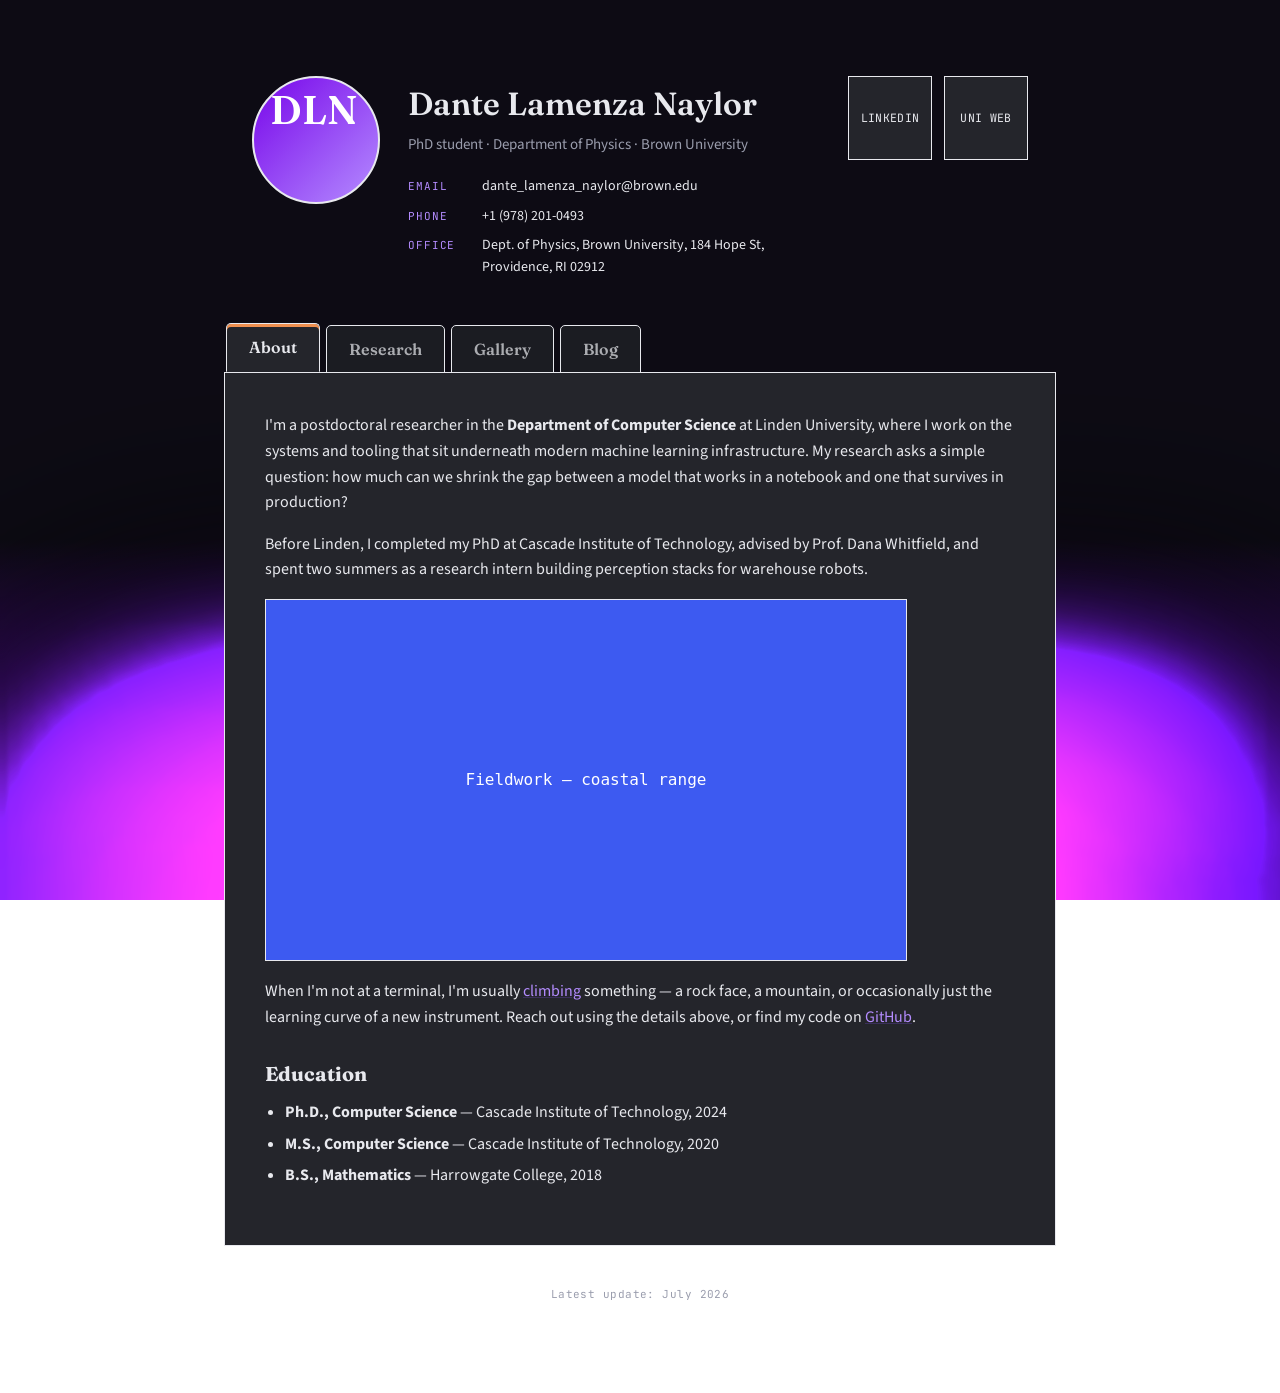
==== commit 8a8393f0: "Fluid sim in background." ====
--- a/index.html
+++ b/index.html
@@ -47,31 +47,8 @@
 
   .page{ max-width:880px; margin:0 auto; padding:48px 24px 90px; position:relative; z-index:1; }
 
-  /* ---------- Smoke background ---------- */
-  .smoke-layer{ position:fixed; inset:0; overflow:hidden; z-index:0; pointer-events:none; }
-  .smoke{
-    position:absolute;
-    bottom:-25%;
-    border-radius:50%;
-    background:radial-gradient(circle, rgba(170,110,255,.55) 0%, rgba(120,6,234,.28) 45%, rgba(120,6,234,0) 72%);
-    filter:blur(30px);
-    opacity:0;
-    mix-blend-mode:screen;
-    animation:smokeRise 24s ease-in infinite;
-  }
-  .smoke-1{ left:4%;  width:300px; height:300px; animation-duration:24s; animation-delay:0s;  --drift:-40px; }
-  .smoke-2{ left:20%; width:420px; height:420px; animation-duration:31s; animation-delay:5s;  --drift:55px; }
-  .smoke-3{ left:42%; width:260px; height:260px; animation-duration:19s; animation-delay:9s;  --drift:-25px; }
-  .smoke-4{ left:61%; width:380px; height:380px; animation-duration:28s; animation-delay:2s;  --drift:35px; }
-  .smoke-5{ left:80%; width:320px; height:320px; animation-duration:22s; animation-delay:12s; --drift:-45px; }
-  .smoke-6{ left:70%; width:240px; height:240px; animation-duration:26s; animation-delay:16s; --drift:20px; }
-
-  @keyframes smokeRise{
-    0%{ transform:translate(0,0) scale(.85); opacity:0; }
-    12%{ opacity:.55; }
-    50%{ transform:translate(var(--drift, 0px), -55vh) scale(1.15); opacity:.32; }
-    100%{ transform:translate(calc(var(--drift, 0px) * -1), -115vh) scale(1.5); opacity:0; }
-  }
+  /* ---------- Fluid smoke background ---------- */
+  #fluid-canvas{ position:fixed; inset:0; width:100%; height:100%; z-index:0; pointer-events:none; display:block; }
 
   /* ---------- Entrance animation ---------- */
   @keyframes fadeInUp{
@@ -241,14 +218,503 @@
 </head>
 <body>
 
-<div class="smoke-layer" aria-hidden="true">
-  <span class="smoke smoke-1"></span>
-  <span class="smoke smoke-2"></span>
-  <span class="smoke smoke-3"></span>
-  <span class="smoke smoke-4"></span>
-  <span class="smoke smoke-5"></span>
-  <span class="smoke smoke-6"></span>
-</div>
+<canvas id="fluid-canvas" aria-hidden="true"></canvas>
+<script>
+/* ---------------------------------------------------------------
+   Real-time fluid simulation (stable-fluids / Navier-Stokes),
+   rendered as a rising violet smoke behind the page content.
+   WebGL2 required; falls back to the plain CSS gradient body
+   background (already in place) when unsupported or when the
+   user has requested reduced motion.
+--------------------------------------------------------------- */
+(function(){
+  "use strict";
+  var canvas = document.getElementById('fluid-canvas');
+  var reduceMotion = window.matchMedia && window.matchMedia('(prefers-reduced-motion: reduce)').matches;
+  if (reduceMotion){ canvas.remove(); return; }
+
+  var gl = canvas.getContext('webgl2', { alpha:true, antialias:false, depth:false, stencil:false, preserveDrawingBuffer:false, premultipliedAlpha:false });
+  if (!gl || !gl.getExtension('EXT_color_buffer_float')){ canvas.remove(); return; }
+  gl.getExtension('OES_texture_float_linear');
+
+  // ---- tunables ----
+  var SIM_RESOLUTION = 128;
+  var DYE_RESOLUTION = 512;
+  var PRESSURE_ITERATIONS = 20;
+  var VELOCITY_DISSIPATION = 0.4;    // per-second decay
+  var DENSITY_DISSIPATION = 0.085;   // per-second decay (dye lingers ~12s so plumes have time to climb higher)
+  var CURL_STRENGTH = 10;
+  var BUOYANCY = 0.075;              // upward accel scaled by local (clamped) density — kept small so smoke drifts, not rockets
+  var AMBIENT_RISE = 0.012;          // tiny constant upward drift so only denser plumes really climb
+  var VELOCITY_SPLAT_RADIUS = 0.03;
+  var DYE_SPLAT_RADIUS = 0.06;
+
+  function resize(){
+    var dpr = Math.min(window.devicePixelRatio || 1, 1.5);
+    var w = Math.max(1, Math.floor(canvas.clientWidth * dpr));
+    var h = Math.max(1, Math.floor(canvas.clientHeight * dpr));
+    if (canvas.width !== w || canvas.height !== h){ canvas.width = w; canvas.height = h; }
+  }
+  resize();
+  window.addEventListener('resize', resize);
+
+  function getRes(resolution){
+    var aspect = gl.drawingBufferWidth / gl.drawingBufferHeight;
+    if (aspect < 1) aspect = 1 / aspect;
+    var min = Math.round(resolution);
+    var max = Math.round(resolution * aspect);
+    return (gl.drawingBufferWidth > gl.drawingBufferHeight) ? { width:max, height:min } : { width:min, height:max };
+  }
+
+  function createTexture(w, h, internalFormat, format, type){
+    var texture = gl.createTexture();
+    gl.bindTexture(gl.TEXTURE_2D, texture);
+    gl.texParameteri(gl.TEXTURE_2D, gl.TEXTURE_MIN_FILTER, gl.LINEAR);
+    gl.texParameteri(gl.TEXTURE_2D, gl.TEXTURE_MAG_FILTER, gl.LINEAR);
+    gl.texParameteri(gl.TEXTURE_2D, gl.TEXTURE_WRAP_S, gl.CLAMP_TO_EDGE);
+    gl.texParameteri(gl.TEXTURE_2D, gl.TEXTURE_WRAP_T, gl.CLAMP_TO_EDGE);
+    gl.texImage2D(gl.TEXTURE_2D, 0, internalFormat, w, h, 0, format, type, null);
+    return texture;
+  }
+
+  function createFBO(w, h, internalFormat, format, type){
+    var texture = createTexture(w, h, internalFormat, format, type);
+    var fbo = gl.createFramebuffer();
+    gl.bindFramebuffer(gl.FRAMEBUFFER, fbo);
+    gl.framebufferTexture2D(gl.FRAMEBUFFER, gl.COLOR_ATTACHMENT0, gl.TEXTURE_2D, texture, 0);
+    gl.viewport(0, 0, w, h);
+    gl.clear(gl.COLOR_BUFFER_BIT);
+    return {
+      texture:texture, fbo:fbo, width:w, height:h,
+      attach:function(id){ gl.activeTexture(gl.TEXTURE0 + id); gl.bindTexture(gl.TEXTURE_2D, texture); return id; }
+    };
+  }
+
+  function createDoubleFBO(w, h, internalFormat, format, type){
+    var a = createFBO(w, h, internalFormat, format, type);
+    var b = createFBO(w, h, internalFormat, format, type);
+    return {
+      width:w, height:h,
+      get read(){ return a; }, set read(v){ a = v; },
+      get write(){ return b; }, set write(v){ b = v; },
+      swap:function(){ var t = a; a = b; b = t; }
+    };
+  }
+
+  function compile(type, source){
+    var shader = gl.createShader(type);
+    gl.shaderSource(shader, source);
+    gl.compileShader(shader);
+    if (!gl.getShaderParameter(shader, gl.COMPILE_STATUS)) console.error(gl.getShaderInfoLog(shader));
+    return shader;
+  }
+
+  function createProgram(vsSource, fsSource){
+    var program = gl.createProgram();
+    gl.attachShader(program, compile(gl.VERTEX_SHADER, vsSource));
+    gl.attachShader(program, compile(gl.FRAGMENT_SHADER, fsSource));
+    gl.linkProgram(program);
+    if (!gl.getProgramParameter(program, gl.LINK_STATUS)) console.error(gl.getProgramInfoLog(program));
+    var uniforms = {};
+    var count = gl.getProgramParameter(program, gl.ACTIVE_UNIFORMS);
+    for (var i = 0; i < count; i++){
+      var info = gl.getActiveUniform(program, i);
+      uniforms[info.name] = gl.getUniformLocation(program, info.name);
+    }
+    return {
+      uniforms:uniforms,
+      bind:function(){ gl.useProgram(program); }
+    };
+  }
+
+  // Fullscreen quad via a real vertex buffer (more portable across drivers
+  // than an attributeless gl_VertexID triangle trick).
+  var quadBuffer = gl.createBuffer();
+  gl.bindBuffer(gl.ARRAY_BUFFER, quadBuffer);
+  gl.bufferData(gl.ARRAY_BUFFER, new Float32Array([-1,-1, 1,-1, -1,1, 1,1]), gl.STATIC_DRAW);
+  var quadVAO = gl.createVertexArray();
+  gl.bindVertexArray(quadVAO);
+  gl.enableVertexAttribArray(0);
+  gl.vertexAttribPointer(0, 2, gl.FLOAT, false, 0, 0);
+
+  function blit(target){
+    gl.bindVertexArray(quadVAO);
+    if (target == null){
+      gl.viewport(0, 0, gl.drawingBufferWidth, gl.drawingBufferHeight);
+      gl.bindFramebuffer(gl.FRAMEBUFFER, null);
+    } else {
+      gl.viewport(0, 0, target.width, target.height);
+      gl.bindFramebuffer(gl.FRAMEBUFFER, target.fbo);
+    }
+    gl.drawArrays(gl.TRIANGLE_STRIP, 0, 4);
+  }
+
+  // ---- shaders ----
+  var baseVertexShader = `#version 300 es
+    precision highp float;
+    layout(location = 0) in vec2 aPosition;
+    out vec2 vUv, vL, vR, vT, vB;
+    uniform vec2 texelSize;
+    void main () {
+      vUv = aPosition * 0.5 + 0.5;
+      vL = vUv - vec2(texelSize.x, 0.0);
+      vR = vUv + vec2(texelSize.x, 0.0);
+      vT = vUv + vec2(0.0, texelSize.y);
+      vB = vUv - vec2(0.0, texelSize.y);
+      gl_Position = vec4(aPosition, 0.0, 1.0);
+    }`;
+
+  var advectionShader = `#version 300 es
+    precision highp float; precision highp sampler2D;
+    in vec2 vUv;
+    out vec4 fragColor;
+    uniform sampler2D uVelocity;
+    uniform sampler2D uSource;
+    uniform vec2 texelSize;
+    uniform float dt;
+    uniform float dissipation;
+    uniform float clampMax;
+    uniform float riseBias;
+    void main () {
+      vec2 vel = texture(uVelocity, vUv).xy + vec2(0.0, riseBias);
+      vec2 coord = vUv - dt * vel;
+      vec4 result = texture(uSource, coord);
+      float decay = 1.0 + dissipation * dt;
+      fragColor = clamp(result / decay, -clampMax, clampMax);
+    }`;
+
+  var divergenceShader = `#version 300 es
+    precision highp float; precision highp sampler2D;
+    in vec2 vUv, vL, vR, vT, vB;
+    out vec4 fragColor;
+    uniform sampler2D uVelocity;
+    void main () {
+      float L = texture(uVelocity, vL).x;
+      float R = texture(uVelocity, vR).x;
+      float T = texture(uVelocity, vT).y;
+      float B = texture(uVelocity, vB).y;
+      vec2 C = texture(uVelocity, vUv).xy;
+      if (vL.x < 0.0) L = -C.x;
+      if (vR.x > 1.0) R = -C.x;
+      if (vT.y > 1.0) T = -C.y;
+      if (vB.y < 0.0) B = -C.y;
+      float div = 0.5 * (R - L + T - B);
+      fragColor = vec4(clamp(div, -20.0, 20.0), 0.0, 0.0, 1.0);
+    }`;
+
+  var curlShader = `#version 300 es
+    precision highp float; precision highp sampler2D;
+    in vec2 vUv, vL, vR, vT, vB;
+    out vec4 fragColor;
+    uniform sampler2D uVelocity;
+    void main () {
+      float L = texture(uVelocity, vL).y;
+      float R = texture(uVelocity, vR).y;
+      float T = texture(uVelocity, vT).x;
+      float B = texture(uVelocity, vB).x;
+      float vorticity = R - L - T + B;
+      fragColor = vec4(0.5 * vorticity, 0.0, 0.0, 1.0);
+    }`;
+
+  var vorticityShader = `#version 300 es
+    precision highp float; precision highp sampler2D;
+    in vec2 vUv, vL, vR, vT, vB;
+    out vec4 fragColor;
+    uniform sampler2D uVelocity;
+    uniform sampler2D uCurl;
+    uniform float curlStrength;
+    uniform float dt;
+    void main () {
+      float L = texture(uCurl, vL).x;
+      float R = texture(uCurl, vR).x;
+      float T = texture(uCurl, vT).x;
+      float B = texture(uCurl, vB).x;
+      float C = texture(uCurl, vUv).x;
+      vec2 force = 0.5 * vec2(abs(T) - abs(B), abs(R) - abs(L));
+      force /= length(force) + 0.0001;
+      force *= curlStrength * C;
+      force.y *= -1.0;
+      vec2 vel = texture(uVelocity, vUv).xy;
+      fragColor = vec4(clamp(vel + force * dt, -0.4, 0.4), 0.0, 1.0);
+    }`;
+
+  var pressureShader = `#version 300 es
+    precision highp float; precision highp sampler2D;
+    in vec2 vUv, vL, vR, vT, vB;
+    out vec4 fragColor;
+    uniform sampler2D uPressure;
+    uniform sampler2D uDivergence;
+    void main () {
+      float L = texture(uPressure, vL).x;
+      float R = texture(uPressure, vR).x;
+      float T = texture(uPressure, vT).x;
+      float B = texture(uPressure, vB).x;
+      float divergence = texture(uDivergence, vUv).x;
+      float pressure = (L + R + B + T - divergence) * 0.25;
+      fragColor = vec4(clamp(pressure, -50.0, 50.0), 0.0, 0.0, 1.0);
+    }`;
+
+  var gradientSubtractShader = `#version 300 es
+    precision highp float; precision highp sampler2D;
+    in vec2 vUv, vL, vR, vT, vB;
+    out vec4 fragColor;
+    uniform sampler2D uPressure;
+    uniform sampler2D uVelocity;
+    void main () {
+      float L = texture(uPressure, vL).x;
+      float R = texture(uPressure, vR).x;
+      float T = texture(uPressure, vT).x;
+      float B = texture(uPressure, vB).x;
+      vec2 velocity = texture(uVelocity, vUv).xy;
+      velocity -= vec2(R - L, T - B) * 0.5;
+      fragColor = vec4(clamp(velocity, -0.4, 0.4), 0.0, 1.0);
+    }`;
+
+  var buoyancyShader = `#version 300 es
+    precision highp float; precision highp sampler2D;
+    in vec2 vUv;
+    out vec4 fragColor;
+    uniform sampler2D uVelocity;
+    uniform sampler2D uDensity;
+    uniform float dt;
+    uniform float buoyancy;
+    uniform float ambient;
+    uniform float time;
+    void main () {
+      vec2 vel = texture(uVelocity, vUv).xy;
+      vec3 d = texture(uDensity, vUv).rgb;
+      float density = min(dot(d, vec3(0.299, 0.587, 0.114)), 1.0);
+      float n = sin(vUv.x * 7.0 + time * 0.5) * cos(vUv.y * 5.0 - time * 0.35);
+      float lift = buoyancy * density * (1.0 + 0.4 * n) + ambient;
+      vel.y += lift * dt;
+      vel.x += 0.12 * n * dt;
+      fragColor = vec4(clamp(vel, -0.4, 0.4), 0.0, 1.0);
+    }`;
+
+  var splatShader = `#version 300 es
+    precision highp float; precision highp sampler2D;
+    in vec2 vUv;
+    out vec4 fragColor;
+    uniform sampler2D uTarget;
+    uniform float aspectRatio;
+    uniform vec3 color;
+    uniform vec2 point;
+    uniform float radius;
+    void main () {
+      vec2 p = vUv - point.xy;
+      p.x *= aspectRatio;
+      vec3 splat = exp(-dot(p, p) / radius) * color;
+      vec3 base = texture(uTarget, vUv).xyz;
+      fragColor = vec4(clamp(base + splat, -4.0, 4.0), 1.0);
+    }`;
+
+  var displayShader = `#version 300 es
+    precision highp float; precision mediump sampler2D;
+    in vec2 vUv;
+    out vec4 fragColor;
+    uniform sampler2D uTexture;
+    void main () {
+      vec3 c = texture(uTexture, vUv).rgb;
+      float a = clamp(max(max(c.r, c.g), c.b), 0.0, 1.0);
+      fragColor = vec4(c * a, a);
+    }`;
+
+  var advectionProgram = createProgram(baseVertexShader, advectionShader);
+  var divergenceProgram = createProgram(baseVertexShader, divergenceShader);
+  var curlProgram = createProgram(baseVertexShader, curlShader);
+  var vorticityProgram = createProgram(baseVertexShader, vorticityShader);
+  var pressureProgram = createProgram(baseVertexShader, pressureShader);
+  var gradientSubtractProgram = createProgram(baseVertexShader, gradientSubtractShader);
+  var buoyancyProgram = createProgram(baseVertexShader, buoyancyShader);
+  var splatProgram = createProgram(baseVertexShader, splatShader);
+  var displayProgram = createProgram(baseVertexShader, displayShader);
+
+  // ---- framebuffers ----
+  var simRes = getRes(SIM_RESOLUTION);
+  var dyeRes = getRes(DYE_RESOLUTION);
+  var velocity = createDoubleFBO(simRes.width, simRes.height, gl.RG16F, gl.RG, gl.HALF_FLOAT);
+  var density = createDoubleFBO(dyeRes.width, dyeRes.height, gl.RGBA16F, gl.RGBA, gl.HALF_FLOAT);
+  var divergence = createFBO(simRes.width, simRes.height, gl.R16F, gl.RED, gl.HALF_FLOAT);
+  var curl = createFBO(simRes.width, simRes.height, gl.R16F, gl.RED, gl.HALF_FLOAT);
+  var pressure = createDoubleFBO(simRes.width, simRes.height, gl.R16F, gl.RED, gl.HALF_FLOAT);
+
+  var simTexelSize = { x: 1 / simRes.width, y: 1 / simRes.height };
+
+  function splatVelocity(x, y, dx, dy){
+    gl.viewport(0, 0, velocity.width, velocity.height);
+    splatProgram.bind();
+    gl.uniform1i(splatProgram.uniforms.uTarget, velocity.read.attach(0));
+    gl.uniform1f(splatProgram.uniforms.aspectRatio, canvas.width / canvas.height);
+    gl.uniform2f(splatProgram.uniforms.point, x, y);
+    gl.uniform3f(splatProgram.uniforms.color, dx, dy, 0.0);
+    gl.uniform1f(splatProgram.uniforms.radius, VELOCITY_SPLAT_RADIUS);
+    blit(velocity.write);
+    velocity.swap();
+  }
+
+  function splatDye(x, y, color, dyeRadius){
+    gl.viewport(0, 0, density.width, density.height);
+    splatProgram.bind();
+    gl.uniform1f(splatProgram.uniforms.aspectRatio, canvas.width / canvas.height);
+    gl.uniform2f(splatProgram.uniforms.point, x, y);
+    gl.uniform1i(splatProgram.uniforms.uTarget, density.read.attach(0));
+    gl.uniform3f(splatProgram.uniforms.color, color[0], color[1], color[2]);
+    gl.uniform1f(splatProgram.uniforms.radius, dyeRadius || DYE_SPLAT_RADIUS);
+    blit(density.write);
+    density.swap();
+  }
+
+  function splat(x, y, dx, dy, color, dyeRadius){
+    splatVelocity(x, y, dx, dy);
+    splatDye(x, y, color, dyeRadius);
+  }
+
+  function violetColor(scale){
+    var t = Math.random();
+    var s = scale == null ? 1 : scale;
+    return [(0.26 + 0.24 * t) * s, (0.04 + 0.10 * t) * s, (0.60 + 0.22 * t) * s];
+  }
+
+  // Plumes ramp their dye concentration in gradually over a couple of
+  // seconds instead of injecting it in one frame, so no visible "pop".
+  var activeEmitters = [];
+
+  function spawnPlume(){
+    var x = 0.12 + Math.random() * 0.76;
+    var y = -0.30 + Math.random() * 0.14;   // spawn below the visible frame
+    var dx = (Math.random() - 0.5) * 0.05;
+    var dy = 0.05 + Math.random() * 0.07;
+    splatVelocity(x, y, dx, dy);
+    activeEmitters.push({
+      x: x, y: y, dx: dx, dy: dy,
+      color: violetColor(0.55),
+      radius: 0.11,
+      age: 0,
+      duration: 1.2 + Math.random() * 1.3
+    });
+  }
+
+  function updateEmitters(dt){
+    for (var i = activeEmitters.length - 1; i >= 0; i--){
+      var e = activeEmitters[i];
+      e.age += dt;
+      var frac = Math.min(dt / e.duration, 1);
+      splatDye(e.x, e.y, [e.color[0] * frac, e.color[1] * frac, e.color[2] * frac], e.radius);
+      e.x += e.dx * dt;
+      e.y += e.dy * dt;
+      if (e.age >= e.duration) activeEmitters.splice(i, 1);
+    }
+  }
+
+  // seed a bed of purple along the bottom, plus a few starter plumes
+  for (var bx = 0.06; bx <= 0.96; bx += 0.11){
+    splat(bx, 0.02 + Math.random() * 0.02, (Math.random() - 0.5) * 0.015, 0.015, violetColor());
+  }
+  for (var s = 0; s < 6; s++) spawnPlume();
+
+  var lastTime = performance.now();
+  var splatTimer = 0.6;
+
+  function step(dt){
+    gl.disable(gl.BLEND);
+
+    gl.viewport(0, 0, simRes.width, simRes.height);
+
+    curlProgram.bind();
+    gl.uniform2f(curlProgram.uniforms.texelSize, simTexelSize.x, simTexelSize.y);
+    gl.uniform1i(curlProgram.uniforms.uVelocity, velocity.read.attach(0));
+    blit(curl);
+
+    vorticityProgram.bind();
+    gl.uniform2f(vorticityProgram.uniforms.texelSize, simTexelSize.x, simTexelSize.y);
+    gl.uniform1i(vorticityProgram.uniforms.uVelocity, velocity.read.attach(0));
+    gl.uniform1i(vorticityProgram.uniforms.uCurl, curl.attach(1));
+    gl.uniform1f(vorticityProgram.uniforms.curlStrength, CURL_STRENGTH);
+    gl.uniform1f(vorticityProgram.uniforms.dt, dt);
+    blit(velocity.write);
+    velocity.swap();
+
+    buoyancyProgram.bind();
+    gl.uniform1i(buoyancyProgram.uniforms.uVelocity, velocity.read.attach(0));
+    gl.uniform1i(buoyancyProgram.uniforms.uDensity, density.read.attach(1));
+    gl.uniform1f(buoyancyProgram.uniforms.dt, dt);
+    gl.uniform1f(buoyancyProgram.uniforms.buoyancy, BUOYANCY);
+    gl.uniform1f(buoyancyProgram.uniforms.ambient, AMBIENT_RISE);
+    gl.uniform1f(buoyancyProgram.uniforms.time, lastTime / 1000);
+    blit(velocity.write);
+    velocity.swap();
+
+    divergenceProgram.bind();
+    gl.uniform2f(divergenceProgram.uniforms.texelSize, simTexelSize.x, simTexelSize.y);
+    gl.uniform1i(divergenceProgram.uniforms.uVelocity, velocity.read.attach(0));
+    blit(divergence);
+
+    pressureProgram.bind();
+    gl.uniform2f(pressureProgram.uniforms.texelSize, simTexelSize.x, simTexelSize.y);
+    gl.uniform1i(pressureProgram.uniforms.uDivergence, divergence.attach(0));
+    for (var i = 0; i < PRESSURE_ITERATIONS; i++){
+      gl.uniform1i(pressureProgram.uniforms.uPressure, pressure.read.attach(1));
+      blit(pressure.write);
+      pressure.swap();
+    }
+
+    gradientSubtractProgram.bind();
+    gl.uniform2f(gradientSubtractProgram.uniforms.texelSize, simTexelSize.x, simTexelSize.y);
+    gl.uniform1i(gradientSubtractProgram.uniforms.uPressure, pressure.read.attach(0));
+    gl.uniform1i(gradientSubtractProgram.uniforms.uVelocity, velocity.read.attach(1));
+    blit(velocity.write);
+    velocity.swap();
+
+    advectionProgram.bind();
+    gl.uniform2f(advectionProgram.uniforms.texelSize, simTexelSize.x, simTexelSize.y);
+    gl.uniform1i(advectionProgram.uniforms.uVelocity, velocity.read.attach(0));
+    gl.uniform1i(advectionProgram.uniforms.uSource, velocity.read.attach(0));
+    gl.uniform1f(advectionProgram.uniforms.dt, dt);
+    gl.uniform1f(advectionProgram.uniforms.dissipation, VELOCITY_DISSIPATION);
+    gl.uniform1f(advectionProgram.uniforms.clampMax, 0.4);
+    gl.uniform1f(advectionProgram.uniforms.riseBias, 0.0);
+    blit(velocity.write);
+    velocity.swap();
+
+    gl.viewport(0, 0, dyeRes.width, dyeRes.height);
+    advectionProgram.bind();
+    gl.uniform2f(advectionProgram.uniforms.texelSize, simTexelSize.x, simTexelSize.y);
+    gl.uniform1i(advectionProgram.uniforms.uVelocity, velocity.read.attach(0));
+    gl.uniform1i(advectionProgram.uniforms.uSource, density.read.attach(1));
+    gl.uniform1f(advectionProgram.uniforms.dt, dt);
+    gl.uniform1f(advectionProgram.uniforms.dissipation, DENSITY_DISSIPATION);
+    gl.uniform1f(advectionProgram.uniforms.clampMax, 8.0);
+    gl.uniform1f(advectionProgram.uniforms.riseBias, 0.055);
+    blit(density.write);
+    density.swap();
+  }
+
+  function render(){
+    displayProgram.bind();
+    gl.uniform1i(displayProgram.uniforms.uTexture, density.read.attach(0));
+    blit(null);
+  }
+
+  var __frameCount = 0;
+  function frame(now){
+    var dt = Math.min((now - lastTime) / 1000, 0.033);
+    lastTime = now;
+
+    splatTimer -= dt;
+    if (splatTimer <= 0){
+      spawnPlume();
+      splatTimer = 0.5 + Math.random() * 0.7;
+    }
+    updateEmitters(dt);
+
+    step(dt);
+    render();
+    __frameCount++;
+    requestAnimationFrame(frame);
+  }
+  requestAnimationFrame(frame);
+})();
+</script>
 
 <noscript>This site uses JavaScript to power its tabs, project details, gallery, and blog. Please enable JavaScript to see the full content.</noscript>
 
@@ -258,7 +724,7 @@
     <div class="avatar" aria-hidden="true"><img src="myphoto.jpg" alt="DLN"></div>
     <div class="identity">
       <h1 class="name">Dante Lamenza Naylor</h1>
-      <p class="role"> PhD student · Department of Physics, Brown University</p>
+      <p class="role"> PhD student · Department of Physics · Brown University</p>
       <div class="contact-list">
         <div class="contact-row">
           <span class="contact-label">Email</span>
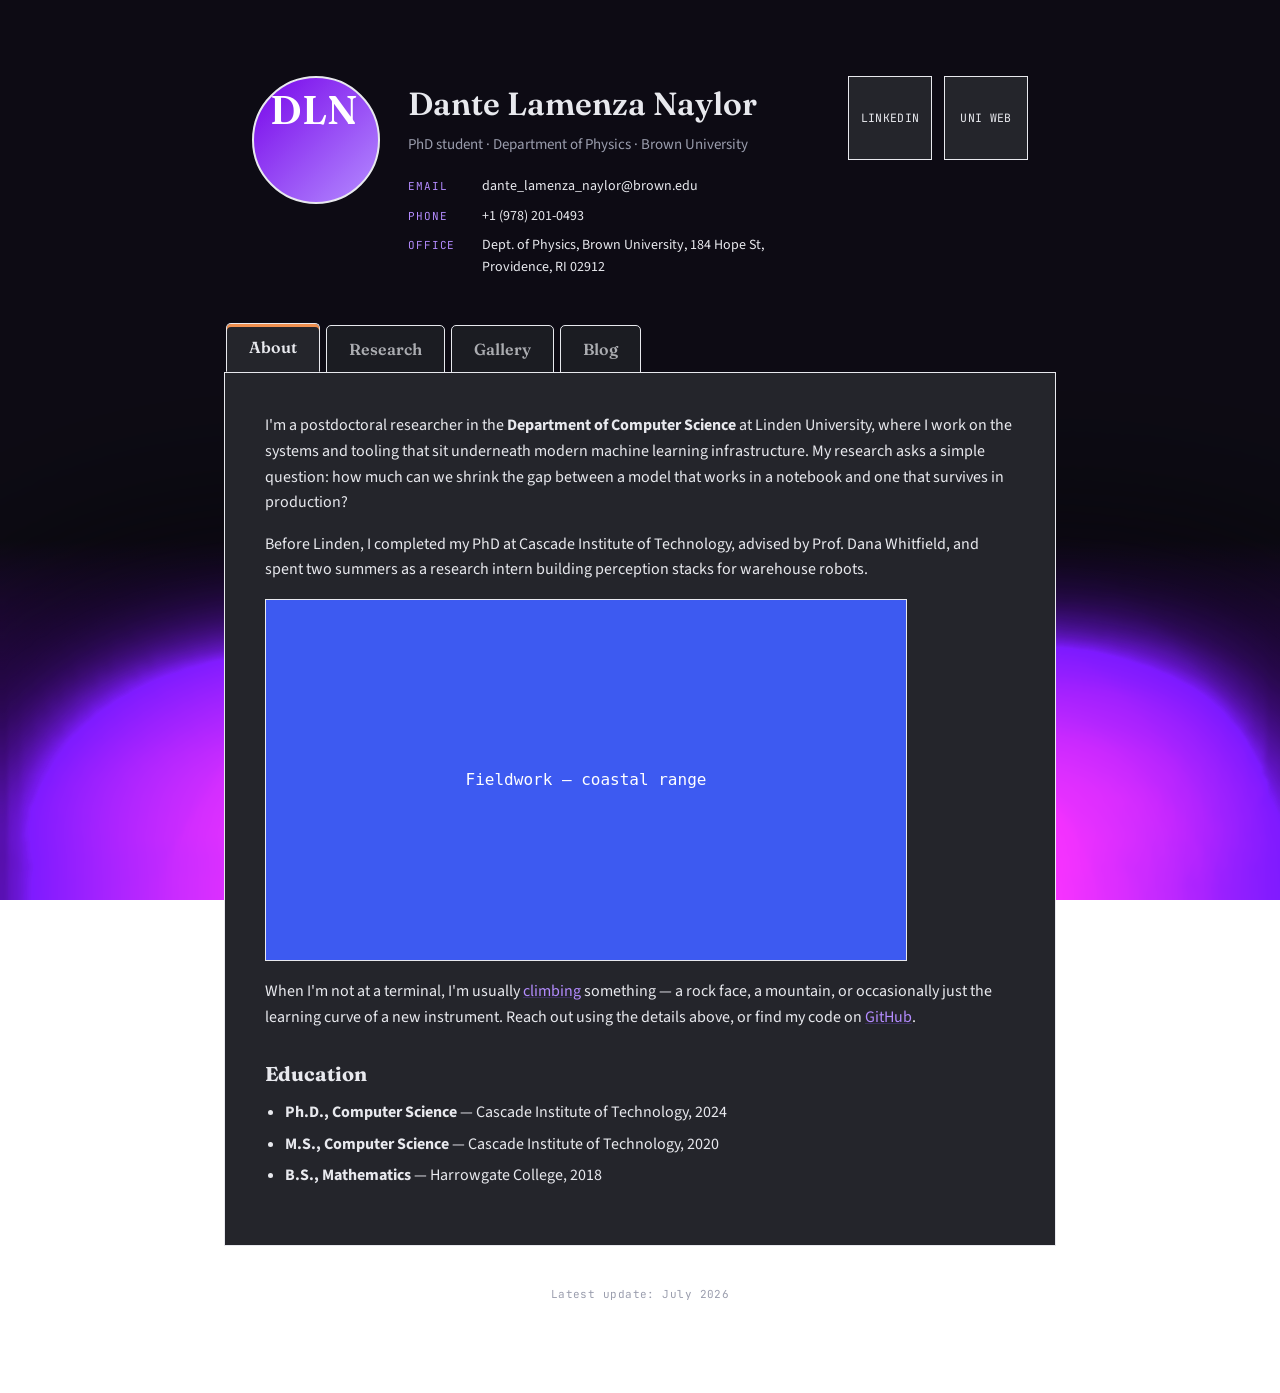
==== commit 166c031e: "Fluid simulation interactions implemented" ====
--- a/index.html
+++ b/index.html
@@ -508,6 +508,27 @@
       fragColor = vec4(clamp(base + splat, -4.0, 4.0), 1.0);
     }`;
 
+  var radialForceShader = `#version 300 es
+    precision highp float; precision highp sampler2D;
+    in vec2 vUv;
+    out vec4 fragColor;
+    uniform sampler2D uTarget;
+    uniform float aspectRatio;
+    uniform vec2 point;
+    uniform float radius;
+    uniform float strength;
+    void main () {
+      vec2 p = vUv - point;
+      vec2 pCorrected = p;
+      pCorrected.x *= aspectRatio;
+      float dist = length(pCorrected);
+      vec2 dir = p / (length(p) + 1e-5);
+      float falloff = exp(-dist * dist / radius);
+      vec2 force = dir * strength * falloff;
+      vec2 base = texture(uTarget, vUv).xy;
+      fragColor = vec4(clamp(base + force, -1.2, 1.2), 0.0, 1.0);
+    }`;
+
   var displayShader = `#version 300 es
     precision highp float; precision mediump sampler2D;
     in vec2 vUv;
@@ -527,6 +548,7 @@
   var gradientSubtractProgram = createProgram(baseVertexShader, gradientSubtractShader);
   var buoyancyProgram = createProgram(baseVertexShader, buoyancyShader);
   var splatProgram = createProgram(baseVertexShader, splatShader);
+  var radialForceProgram = createProgram(baseVertexShader, radialForceShader);
   var displayProgram = createProgram(baseVertexShader, displayShader);
 
   // ---- framebuffers ----
@@ -540,14 +562,14 @@
 
   var simTexelSize = { x: 1 / simRes.width, y: 1 / simRes.height };
 
-  function splatVelocity(x, y, dx, dy){
+  function splatVelocity(x, y, dx, dy, radius){
     gl.viewport(0, 0, velocity.width, velocity.height);
     splatProgram.bind();
     gl.uniform1i(splatProgram.uniforms.uTarget, velocity.read.attach(0));
     gl.uniform1f(splatProgram.uniforms.aspectRatio, canvas.width / canvas.height);
     gl.uniform2f(splatProgram.uniforms.point, x, y);
     gl.uniform3f(splatProgram.uniforms.color, dx, dy, 0.0);
-    gl.uniform1f(splatProgram.uniforms.radius, VELOCITY_SPLAT_RADIUS);
+    gl.uniform1f(splatProgram.uniforms.radius, radius || VELOCITY_SPLAT_RADIUS);
     blit(velocity.write);
     velocity.swap();
   }
@@ -567,6 +589,23 @@
   function splat(x, y, dx, dy, color, dyeRadius){
     splatVelocity(x, y, dx, dy);
     splatDye(x, y, color, dyeRadius);
+  }
+
+  // A click on the background sends a radial shockwave of velocity outward
+  // from the click point (pushing any nearby smoke away), plus a small
+  // burst of dye so the "puff" is visible even where there's no smoke yet.
+  function puff(x, y){
+    gl.viewport(0, 0, velocity.width, velocity.height);
+    radialForceProgram.bind();
+    gl.uniform1i(radialForceProgram.uniforms.uTarget, velocity.read.attach(0));
+    gl.uniform1f(radialForceProgram.uniforms.aspectRatio, canvas.width / canvas.height);
+    gl.uniform2f(radialForceProgram.uniforms.point, x, y);
+    gl.uniform1f(radialForceProgram.uniforms.radius, 0.0005);
+    gl.uniform1f(radialForceProgram.uniforms.strength, 100.1);
+    blit(velocity.write);
+    velocity.swap();
+
+    splatDye(x, y, violetColor(0.8), 0.0005);
   }
 
   function violetColor(scale){
@@ -713,6 +752,43 @@
     requestAnimationFrame(frame);
   }
   requestAnimationFrame(frame);
+
+  // ---- Cursor interaction: moving over the background stirs the dye ----
+  var pointer = { x: null, y: null };
+
+  function clientToUV(clientX, clientY){
+    return { x: clientX / window.innerWidth, y: 1 - clientY / window.innerHeight };
+  }
+
+  function isOverForeground(target){
+    return !!(target && target.closest && target.closest('.profile-header, .tabs, .panel-wrap, .site-footer, .lightbox'));
+  }
+
+  function stir(uv, dx, dy){
+    var dist = Math.sqrt(dx * dx + dy * dy);
+    if (dist < 0.0005) return;
+    var strength = 9;
+    var vx = Math.max(-1.4, Math.min(1.4, dx * strength));
+    var vy = Math.max(-1.4, Math.min(1.4, dy * strength));
+    splatVelocity(uv.x, uv.y, vx, vy, 0.0005);
+  }
+
+  document.addEventListener('pointermove', function(e){
+    if (isOverForeground(e.target)){ pointer.x = null; pointer.y = null; return; }
+    var uv = clientToUV(e.clientX, e.clientY);
+    if (pointer.x !== null) stir(uv, uv.x - pointer.x, uv.y - pointer.y);
+    pointer.x = uv.x; pointer.y = uv.y;
+  });
+
+  function resetPointer(){ pointer.x = null; pointer.y = null; }
+  document.addEventListener('pointerleave', resetPointer);
+  window.addEventListener('blur', resetPointer);
+
+  document.addEventListener('click', function(e){
+    if (isOverForeground(e.target)) return;
+    var uv = clientToUV(e.clientX, e.clientY);
+    puff(uv.x, uv.y);
+  });
 })();
 </script>
 
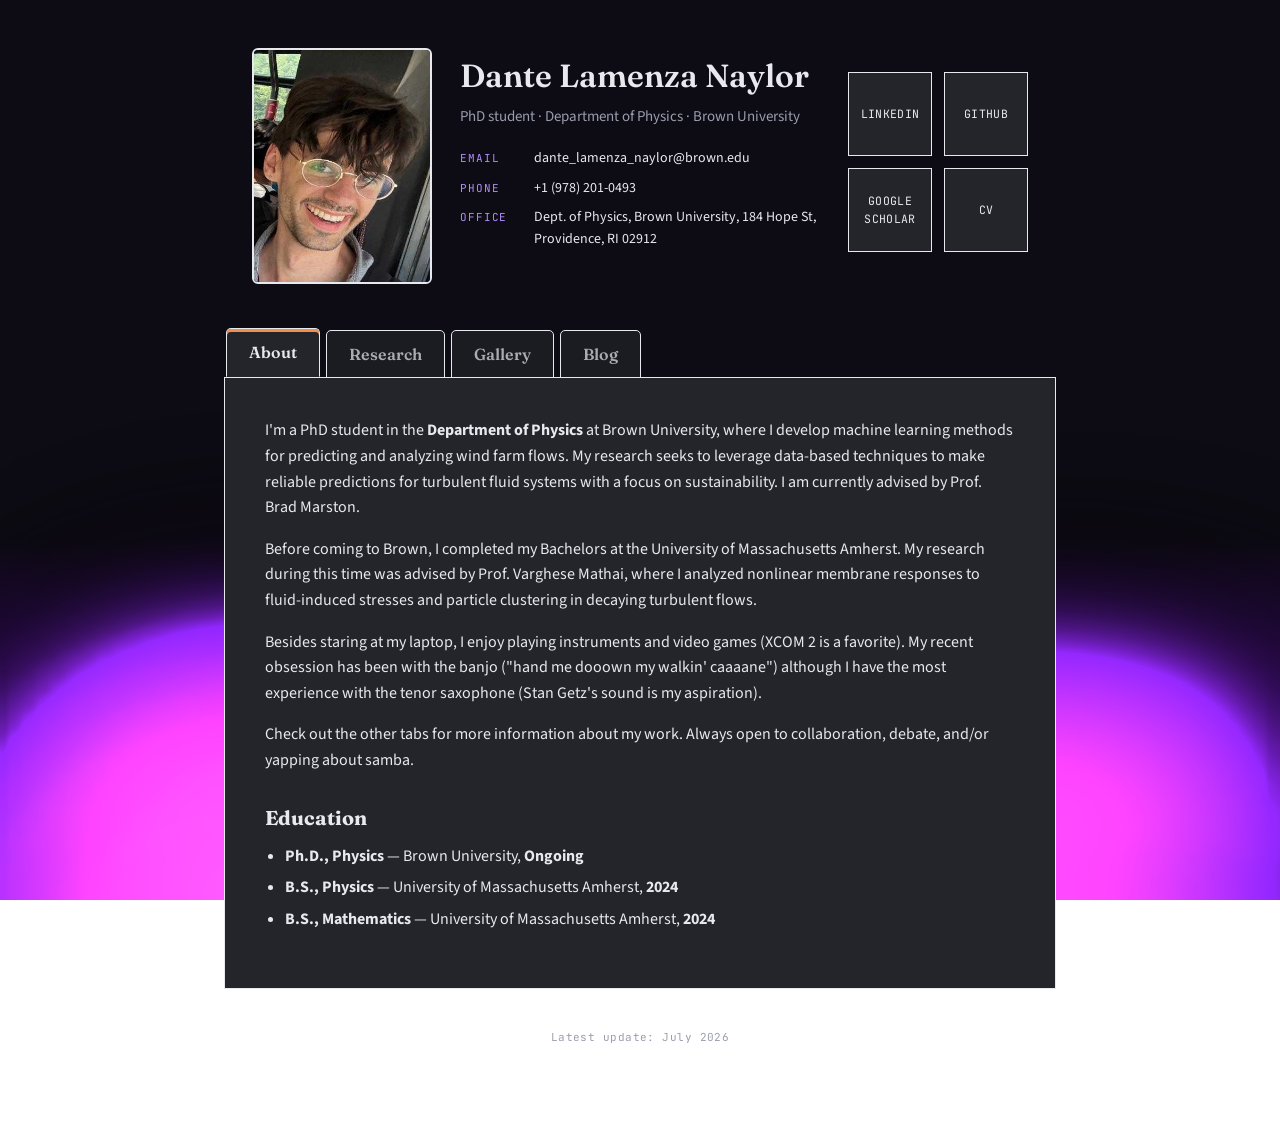
==== commit 5c01c96b: "Filesystem rework. Minor aesthetic changes." ====
--- a/index.html
+++ b/index.html
@@ -10,817 +10,17 @@
 <link rel="preconnect" href="https://fonts.gstatic.com" crossorigin>
 <link href="https://fonts.googleapis.com/css2?family=Fraunces:opsz,wght@9..144,400;9..144,500;9..144,600;9..144,700&family=Source+Sans+3:wght@400;500;600;700&family=JetBrains+Mono:wght@400;500;600&display=swap" rel="stylesheet">
 
-<style>
-  /* ---------- Tokens ---------- */
-  :root{
-    --ink:#e8e9ee;
-    --ink-70:rgba(232,233,238,.7);
-    --paper:#1b1c22;
-    --panel:#24252b;
-    --line:rgba(232,233,238,.12);
-    --line-strong:rgba(232,233,238,.28);
-    --teal:#7806ea;
-    --teal-deep:#b48cff;
-    --clay:#f0904f;
-    --muted:#9a9dad;
-    --shadow:0 10px 28px rgba(0,0,0,.45);
-    --font-display:'Fraunces', serif;
-    --font-body:'Source Sans 3', system-ui, -apple-system, sans-serif;
-    --font-mono:'JetBrains Mono', ui-monospace, monospace;
-  }
-
-  /* ---------- Reset ---------- */
-  *{ box-sizing:border-box; }
-  html{ scroll-behavior:smooth; }
-  body{
-    margin:0;
-    background:linear-gradient(180deg, #0d0b14 0%, #0d0b14 60%, #7806ea 100%) fixed;
-    color:var(--ink);
-    font-family:var(--font-body);
-    line-height:1.6;
-    -webkit-font-smoothing:antialiased;
-  }
-  button{ font:inherit; }
-  a{ color:inherit; }
-  img{ max-width:100%; }
-  :focus-visible{ outline:2px solid var(--clay); outline-offset:2px; }
-
-  .page{ max-width:880px; margin:0 auto; padding:48px 24px 90px; position:relative; z-index:1; }
-
-  /* ---------- Fluid smoke background ---------- */
-  #fluid-canvas{ position:fixed; inset:0; width:100%; height:100%; z-index:0; pointer-events:none; display:block; }
-
-  /* ---------- Entrance animation ---------- */
-  @keyframes fadeInUp{
-    from{ opacity:0; transform:translateY(14px); }
-    to{ opacity:1; transform:translateY(0); }
-  }
-  .profile-header{ animation:fadeInUp 0.4s ease-out both; }
-  .tabs, .panel-wrap{ animation:fadeInUp 0.4s ease-out 0.2s both; }
-
-  /* ---------- Header ---------- */
-  .profile-header{
-    display:flex;
-    gap:28px;
-    align-items:flex-start;
-    padding:28px 28px 36px;
-    margin-bottom:8px;
-    /* background-image:
-      linear-gradient(var(--line) 1px, transparent 1px),
-      linear-gradient(90deg, var(--line) 1px, transparent 1px); */
-    background-size:26px 26px;
-    background-position:center top;
-  }
-  .avatar{
-    width:128px; height:128px; flex-shrink:0;
-    border-radius:50%;
-    border:2px solid var(--ink);
-    background:linear-gradient(135deg, var(--teal), var(--teal-deep));
-    color:#fff;
-    display:flex; align-items:center; justify-content:center;
-    font-family:var(--font-display);
-    font-size:40px; font-weight:600;
-    overflow:hidden;
-  }
-  .avatar img{ width:100%; height:100%; object-fit:cover; }
-  .identity{ flex:1; min-width:300px; }
-  .name{ font-family:var(--font-display); font-size:32px; font-weight:600; margin:2px 0 4px; }
-  .role{ color:var(--muted); font-size:15px; margin:0 0 18px; }
-  .contact-list{ display:flex; flex-direction:column; gap:7px; }
-  .contact-row{ display:flex; gap:12px; align-items:baseline; font-size:14px; }
-  .contact-label{
-    font-family:var(--font-mono); font-size:11px; letter-spacing:.08em;
-    text-transform:uppercase; color:var(--teal-deep); width:62px; flex-shrink:0;
-  }
-  .contact-value a{ text-decoration:none; border-bottom:1px solid transparent; }
-  .contact-value a:hover{ border-bottom-color:var(--teal-deep); color:var(--teal-deep); }
-
-  .link-tiles{ display:flex; gap:12px; flex-shrink:0; }
-  .link-tile{
-    width:84px; height:84px;
-    border:1.5px solid var(--ink);
-    background:var(--panel);
-    display:flex; align-items:center; justify-content:center;
-    text-align:center; padding:6px;
-    font-family:var(--font-mono); font-size:11.5px; letter-spacing:.03em;
-    text-transform:uppercase; text-decoration:none; color:var(--ink);
-    transition:transform .15s ease, background-color .15s ease, color .15s ease, box-shadow .15s ease;
-  }
-  .link-tile:hover{ background:var(--teal); border-color:var(--teal); color:#fff; transform:translateY(-2px); box-shadow:var(--shadow); }
-
-  @media (max-width:640px){
-    .profile-header{ flex-direction:column; align-items:center; text-align:center; }
-    .identity{ display:flex; flex-direction:column; align-items:center; }
-    .contact-row{ justify-content:center; }
-    .link-tiles{ align-self:center; }
-  }
-
-  /* ---------- Tabs ---------- */
-  .tabs{ display:flex; gap:6px; margin:0; padding:0 0 0 2px; list-style:none; overflow-x:auto; overflow-y:hidden; }
-  .tab-btn{
-    font-family:var(--font-display); font-size:16px; font-weight:600;
-    padding:11px 22px; border:1.0px solid var(--ink); border-radius:5px 5px 0 0;
-    background:var(--paper); color:var(--ink-70); cursor:pointer; white-space:nowrap;
-    position:relative; transform:translateY(2px);
-    transition:transform .15s ease, background-color .15s ease, color .15s ease, border-color .15s ease;
-  }
-  .tab-btn:hover{ color:var(--ink); background:#2e2f37; }
-  .tab-btn[aria-selected="true"]{
-    background:var(--panel); color:var(--ink); border-bottom-color:var(--panel);
-    transform:translateY(0); z-index:3; box-shadow:inset 0 3px 0 var(--clay);
-  }
-
-  /* ---------- Panel ---------- */
-  .panel-wrap{ border:1.5px solid var(--ink); background:var(--panel); padding:40px; position:relative; z-index:1; }
-  .panel[hidden]{ display:none; }
-  .panel h2{ font-family:var(--font-display); font-size:26px; margin:0 0 16px; }
-  .panel h3{ font-family:var(--font-display); font-size:20px; margin:28px 0 10px; }
-  .panel h4{ font-family:var(--font-display); font-size:17px; margin:20px 0 8px; }
-  .panel p{ margin:0 0 16px; }
-  .panel ul{ margin:0 0 16px 20px; padding:0; }
-  .panel li{ margin-bottom:6px; }
-  .panel img{ border:1.5px solid var(--ink); margin:10px 0 18px; display:block; }
-  .panel a{ color:var(--teal-deep); text-decoration-color:rgba(91,63,160,.4); }
-  .panel a:hover{ text-decoration-color:var(--teal-deep); }
-  .panel code{ font-family:var(--font-mono); background:rgba(232,233,238,.10); padding:2px 5px; border-radius:3px; font-size:.9em; }
-  .panel-intro{ color:var(--muted); font-size:15px; margin-bottom:26px; padding-bottom:20px; border-bottom:1px dashed var(--line-strong); }
-
-  /* ---------- Research accordion ---------- */
-  .project{ border:1.5px solid var(--ink); margin-bottom:14px; background:#2a2b32; }
-  .project-toggle{
-    width:100%; display:flex; justify-content:space-between; align-items:flex-start; gap:16px;
-    padding:16px 20px; background:none; border:none; cursor:pointer; text-align:left;
-  }
-  .project-title{ font-family:var(--font-display); font-size:17px; font-weight:600; }
-  .project-meta{ display:block; margin-top:5px; font-family:var(--font-mono); font-size:11px; letter-spacing:.05em; text-transform:uppercase; color:var(--teal-deep); font-weight:500; }
-  .project-indicator{ font-family:var(--font-mono); font-size:22px; line-height:1; color:var(--clay); flex-shrink:0; width:18px; text-align:center; }
-  .project-body{ padding:2px 20px 20px; border-top:1px dashed var(--line-strong); }
-  .project-body[hidden]{ display:none; }
-
-  /* ---------- Gallery ---------- */
-  .gallery-grid{ display:grid; grid-template-columns:repeat(auto-fill, minmax(150px,1fr)); gap:14px; }
-  .gallery-item{
-    border:1.5px solid var(--ink); cursor:pointer; padding:0; background:none;
-    aspect-ratio:1/1; overflow:hidden; position:relative; display:block; width:100%;
-  }
-  .gallery-item img{ width:100%; height:100%; object-fit:cover; display:block; transition:transform .2s ease; }
-  .gallery-item:hover img{ transform:scale(1.05); }
-  .gallery-caption{
-    position:absolute; left:0; right:0; bottom:0; padding:9px 10px;
-    background:linear-gradient(to top, rgba(36,37,44,.88), transparent);
-    color:#fff; font-family:var(--font-mono); font-size:11px; text-align:left;
-  }
-  .gallery-badge{
-    position:absolute; top:8px; right:8px; background:var(--clay); color:#fff;
-    font-family:var(--font-mono); font-size:9.5px; padding:2px 6px;
-    text-transform:uppercase; letter-spacing:.05em;
-  }
-
-  /* ---------- Lightbox ---------- */
-  .lightbox{ position:fixed; inset:0; background:rgba(36,37,44,.92); display:flex; align-items:center; justify-content:center; padding:32px; z-index:50; }
-  .lightbox[hidden]{ display:none; }
-  .lightbox-content{ max-width:820px; width:100%; max-height:86vh; background:var(--panel); border:1.5px solid var(--ink); padding:22px; position:relative; overflow-y:auto; }
-  .lightbox-content img, .lightbox-content video{ width:100%; max-height:62vh; object-fit:contain; display:block; border:1px solid var(--line-strong); background:#000; }
-  .lightbox-caption{ margin-top:14px; font-family:var(--font-mono); font-size:13px; color:var(--muted); }
-  .lightbox-note{ margin-top:8px; font-size:12.5px; color:var(--muted); font-style:italic; }
-  .lightbox-close{
-    position:absolute; top:-16px; right:-16px; width:36px; height:36px; border-radius:50%;
-    background:var(--panel); color:var(--ink); border:1.5px solid var(--ink); font-size:18px; cursor:pointer;
-    display:flex; align-items:center; justify-content:center;
-  }
-  .lightbox-close:hover{ background:var(--clay); color:#1b1c22; border-color:var(--clay); }
-
-  /* ---------- Blog ---------- */
-  .post-list{ display:flex; flex-direction:column; gap:22px; }
-  .post-summary{ border-bottom:1px dashed var(--line-strong); padding-bottom:20px; }
-  .post-date{ font-family:var(--font-mono); font-size:11px; letter-spacing:.06em; text-transform:uppercase; color:var(--teal-deep); }
-  .post-title-btn{
-    display:block; background:none; border:none; padding:6px 0 8px; text-align:left; cursor:pointer;
-    font-family:var(--font-display); font-size:21px; font-weight:600; color:var(--ink);
-  }
-  .post-title-btn:hover{ color:var(--teal-deep); text-decoration:underline; }
-  .post-excerpt{ color:var(--muted); margin:0; }
-  .back-link{
-    font-family:var(--font-mono); font-size:12px; text-transform:uppercase; letter-spacing:.05em;
-    color:var(--teal-deep); background:none; border:none; cursor:pointer; padding:0;
-    margin-bottom:22px; display:inline-flex; gap:6px; align-items:center;
-  }
-  .back-link:hover{ text-decoration:underline; }
-  .post-full .post-date{ display:block; margin-bottom:6px; }
-
-  /* ---------- Footer ---------- */
-  .site-footer{ margin-top:40px; text-align:center; font-family:var(--font-mono); font-size:11px; color:var(--muted); letter-spacing:.04em; }
-
-  @media (prefers-reduced-motion: reduce){
-    *{ transition:none !important; animation:none !important; scroll-behavior:auto !important; }
-  }
-</style>
+<link rel="stylesheet" href="styles.css">
 </head>
 <body>
 
 <canvas id="fluid-canvas" aria-hidden="true"></canvas>
-<script>
-/* ---------------------------------------------------------------
-   Real-time fluid simulation (stable-fluids / Navier-Stokes),
-   rendered as a rising violet smoke behind the page content.
-   WebGL2 required; falls back to the plain CSS gradient body
-   background (already in place) when unsupported or when the
-   user has requested reduced motion.
---------------------------------------------------------------- */
-(function(){
-  "use strict";
-  var canvas = document.getElementById('fluid-canvas');
-  var reduceMotion = window.matchMedia && window.matchMedia('(prefers-reduced-motion: reduce)').matches;
-  if (reduceMotion){ canvas.remove(); return; }
-
-  var gl = canvas.getContext('webgl2', { alpha:true, antialias:false, depth:false, stencil:false, preserveDrawingBuffer:false, premultipliedAlpha:false });
-  if (!gl || !gl.getExtension('EXT_color_buffer_float')){ canvas.remove(); return; }
-  gl.getExtension('OES_texture_float_linear');
-
-  // ---- tunables ----
-  var SIM_RESOLUTION = 128;
-  var DYE_RESOLUTION = 512;
-  var PRESSURE_ITERATIONS = 20;
-  var VELOCITY_DISSIPATION = 0.4;    // per-second decay
-  var DENSITY_DISSIPATION = 0.085;   // per-second decay (dye lingers ~12s so plumes have time to climb higher)
-  var CURL_STRENGTH = 10;
-  var BUOYANCY = 0.075;              // upward accel scaled by local (clamped) density — kept small so smoke drifts, not rockets
-  var AMBIENT_RISE = 0.012;          // tiny constant upward drift so only denser plumes really climb
-  var VELOCITY_SPLAT_RADIUS = 0.03;
-  var DYE_SPLAT_RADIUS = 0.06;
-
-  function resize(){
-    var dpr = Math.min(window.devicePixelRatio || 1, 1.5);
-    var w = Math.max(1, Math.floor(canvas.clientWidth * dpr));
-    var h = Math.max(1, Math.floor(canvas.clientHeight * dpr));
-    if (canvas.width !== w || canvas.height !== h){ canvas.width = w; canvas.height = h; }
-  }
-  resize();
-  window.addEventListener('resize', resize);
-
-  function getRes(resolution){
-    var aspect = gl.drawingBufferWidth / gl.drawingBufferHeight;
-    if (aspect < 1) aspect = 1 / aspect;
-    var min = Math.round(resolution);
-    var max = Math.round(resolution * aspect);
-    return (gl.drawingBufferWidth > gl.drawingBufferHeight) ? { width:max, height:min } : { width:min, height:max };
-  }
-
-  function createTexture(w, h, internalFormat, format, type){
-    var texture = gl.createTexture();
-    gl.bindTexture(gl.TEXTURE_2D, texture);
-    gl.texParameteri(gl.TEXTURE_2D, gl.TEXTURE_MIN_FILTER, gl.LINEAR);
-    gl.texParameteri(gl.TEXTURE_2D, gl.TEXTURE_MAG_FILTER, gl.LINEAR);
-    gl.texParameteri(gl.TEXTURE_2D, gl.TEXTURE_WRAP_S, gl.CLAMP_TO_EDGE);
-    gl.texParameteri(gl.TEXTURE_2D, gl.TEXTURE_WRAP_T, gl.CLAMP_TO_EDGE);
-    gl.texImage2D(gl.TEXTURE_2D, 0, internalFormat, w, h, 0, format, type, null);
-    return texture;
-  }
-
-  function createFBO(w, h, internalFormat, format, type){
-    var texture = createTexture(w, h, internalFormat, format, type);
-    var fbo = gl.createFramebuffer();
-    gl.bindFramebuffer(gl.FRAMEBUFFER, fbo);
-    gl.framebufferTexture2D(gl.FRAMEBUFFER, gl.COLOR_ATTACHMENT0, gl.TEXTURE_2D, texture, 0);
-    gl.viewport(0, 0, w, h);
-    gl.clear(gl.COLOR_BUFFER_BIT);
-    return {
-      texture:texture, fbo:fbo, width:w, height:h,
-      attach:function(id){ gl.activeTexture(gl.TEXTURE0 + id); gl.bindTexture(gl.TEXTURE_2D, texture); return id; }
-    };
-  }
-
-  function createDoubleFBO(w, h, internalFormat, format, type){
-    var a = createFBO(w, h, internalFormat, format, type);
-    var b = createFBO(w, h, internalFormat, format, type);
-    return {
-      width:w, height:h,
-      get read(){ return a; }, set read(v){ a = v; },
-      get write(){ return b; }, set write(v){ b = v; },
-      swap:function(){ var t = a; a = b; b = t; }
-    };
-  }
-
-  function compile(type, source){
-    var shader = gl.createShader(type);
-    gl.shaderSource(shader, source);
-    gl.compileShader(shader);
-    if (!gl.getShaderParameter(shader, gl.COMPILE_STATUS)) console.error(gl.getShaderInfoLog(shader));
-    return shader;
-  }
-
-  function createProgram(vsSource, fsSource){
-    var program = gl.createProgram();
-    gl.attachShader(program, compile(gl.VERTEX_SHADER, vsSource));
-    gl.attachShader(program, compile(gl.FRAGMENT_SHADER, fsSource));
-    gl.linkProgram(program);
-    if (!gl.getProgramParameter(program, gl.LINK_STATUS)) console.error(gl.getProgramInfoLog(program));
-    var uniforms = {};
-    var count = gl.getProgramParameter(program, gl.ACTIVE_UNIFORMS);
-    for (var i = 0; i < count; i++){
-      var info = gl.getActiveUniform(program, i);
-      uniforms[info.name] = gl.getUniformLocation(program, info.name);
-    }
-    return {
-      uniforms:uniforms,
-      bind:function(){ gl.useProgram(program); }
-    };
-  }
-
-  // Fullscreen quad via a real vertex buffer (more portable across drivers
-  // than an attributeless gl_VertexID triangle trick).
-  var quadBuffer = gl.createBuffer();
-  gl.bindBuffer(gl.ARRAY_BUFFER, quadBuffer);
-  gl.bufferData(gl.ARRAY_BUFFER, new Float32Array([-1,-1, 1,-1, -1,1, 1,1]), gl.STATIC_DRAW);
-  var quadVAO = gl.createVertexArray();
-  gl.bindVertexArray(quadVAO);
-  gl.enableVertexAttribArray(0);
-  gl.vertexAttribPointer(0, 2, gl.FLOAT, false, 0, 0);
-
-  function blit(target){
-    gl.bindVertexArray(quadVAO);
-    if (target == null){
-      gl.viewport(0, 0, gl.drawingBufferWidth, gl.drawingBufferHeight);
-      gl.bindFramebuffer(gl.FRAMEBUFFER, null);
-    } else {
-      gl.viewport(0, 0, target.width, target.height);
-      gl.bindFramebuffer(gl.FRAMEBUFFER, target.fbo);
-    }
-    gl.drawArrays(gl.TRIANGLE_STRIP, 0, 4);
-  }
-
-  // ---- shaders ----
-  var baseVertexShader = `#version 300 es
-    precision highp float;
-    layout(location = 0) in vec2 aPosition;
-    out vec2 vUv, vL, vR, vT, vB;
-    uniform vec2 texelSize;
-    void main () {
-      vUv = aPosition * 0.5 + 0.5;
-      vL = vUv - vec2(texelSize.x, 0.0);
-      vR = vUv + vec2(texelSize.x, 0.0);
-      vT = vUv + vec2(0.0, texelSize.y);
-      vB = vUv - vec2(0.0, texelSize.y);
-      gl_Position = vec4(aPosition, 0.0, 1.0);
-    }`;
-
-  var advectionShader = `#version 300 es
-    precision highp float; precision highp sampler2D;
-    in vec2 vUv;
-    out vec4 fragColor;
-    uniform sampler2D uVelocity;
-    uniform sampler2D uSource;
-    uniform vec2 texelSize;
-    uniform float dt;
-    uniform float dissipation;
-    uniform float clampMax;
-    uniform float riseBias;
-    void main () {
-      vec2 vel = texture(uVelocity, vUv).xy + vec2(0.0, riseBias);
-      vec2 coord = vUv - dt * vel;
-      vec4 result = texture(uSource, coord);
-      float decay = 1.0 + dissipation * dt;
-      fragColor = clamp(result / decay, -clampMax, clampMax);
-    }`;
-
-  var divergenceShader = `#version 300 es
-    precision highp float; precision highp sampler2D;
-    in vec2 vUv, vL, vR, vT, vB;
-    out vec4 fragColor;
-    uniform sampler2D uVelocity;
-    void main () {
-      float L = texture(uVelocity, vL).x;
-      float R = texture(uVelocity, vR).x;
-      float T = texture(uVelocity, vT).y;
-      float B = texture(uVelocity, vB).y;
-      vec2 C = texture(uVelocity, vUv).xy;
-      if (vL.x < 0.0) L = -C.x;
-      if (vR.x > 1.0) R = -C.x;
-      if (vT.y > 1.0) T = -C.y;
-      if (vB.y < 0.0) B = -C.y;
-      float div = 0.5 * (R - L + T - B);
-      fragColor = vec4(clamp(div, -20.0, 20.0), 0.0, 0.0, 1.0);
-    }`;
-
-  var curlShader = `#version 300 es
-    precision highp float; precision highp sampler2D;
-    in vec2 vUv, vL, vR, vT, vB;
-    out vec4 fragColor;
-    uniform sampler2D uVelocity;
-    void main () {
-      float L = texture(uVelocity, vL).y;
-      float R = texture(uVelocity, vR).y;
-      float T = texture(uVelocity, vT).x;
-      float B = texture(uVelocity, vB).x;
-      float vorticity = R - L - T + B;
-      fragColor = vec4(0.5 * vorticity, 0.0, 0.0, 1.0);
-    }`;
-
-  var vorticityShader = `#version 300 es
-    precision highp float; precision highp sampler2D;
-    in vec2 vUv, vL, vR, vT, vB;
-    out vec4 fragColor;
-    uniform sampler2D uVelocity;
-    uniform sampler2D uCurl;
-    uniform float curlStrength;
-    uniform float dt;
-    void main () {
-      float L = texture(uCurl, vL).x;
-      float R = texture(uCurl, vR).x;
-      float T = texture(uCurl, vT).x;
-      float B = texture(uCurl, vB).x;
-      float C = texture(uCurl, vUv).x;
-      vec2 force = 0.5 * vec2(abs(T) - abs(B), abs(R) - abs(L));
-      force /= length(force) + 0.0001;
-      force *= curlStrength * C;
-      force.y *= -1.0;
-      vec2 vel = texture(uVelocity, vUv).xy;
-      fragColor = vec4(clamp(vel + force * dt, -0.4, 0.4), 0.0, 1.0);
-    }`;
-
-  var pressureShader = `#version 300 es
-    precision highp float; precision highp sampler2D;
-    in vec2 vUv, vL, vR, vT, vB;
-    out vec4 fragColor;
-    uniform sampler2D uPressure;
-    uniform sampler2D uDivergence;
-    void main () {
-      float L = texture(uPressure, vL).x;
-      float R = texture(uPressure, vR).x;
-      float T = texture(uPressure, vT).x;
-      float B = texture(uPressure, vB).x;
-      float divergence = texture(uDivergence, vUv).x;
-      float pressure = (L + R + B + T - divergence) * 0.25;
-      fragColor = vec4(clamp(pressure, -50.0, 50.0), 0.0, 0.0, 1.0);
-    }`;
-
-  var gradientSubtractShader = `#version 300 es
-    precision highp float; precision highp sampler2D;
-    in vec2 vUv, vL, vR, vT, vB;
-    out vec4 fragColor;
-    uniform sampler2D uPressure;
-    uniform sampler2D uVelocity;
-    void main () {
-      float L = texture(uPressure, vL).x;
-      float R = texture(uPressure, vR).x;
-      float T = texture(uPressure, vT).x;
-      float B = texture(uPressure, vB).x;
-      vec2 velocity = texture(uVelocity, vUv).xy;
-      velocity -= vec2(R - L, T - B) * 0.5;
-      fragColor = vec4(clamp(velocity, -0.4, 0.4), 0.0, 1.0);
-    }`;
-
-  var buoyancyShader = `#version 300 es
-    precision highp float; precision highp sampler2D;
-    in vec2 vUv;
-    out vec4 fragColor;
-    uniform sampler2D uVelocity;
-    uniform sampler2D uDensity;
-    uniform float dt;
-    uniform float buoyancy;
-    uniform float ambient;
-    uniform float time;
-    void main () {
-      vec2 vel = texture(uVelocity, vUv).xy;
-      vec3 d = texture(uDensity, vUv).rgb;
-      float density = min(dot(d, vec3(0.299, 0.587, 0.114)), 1.0);
-      float n = sin(vUv.x * 7.0 + time * 0.5) * cos(vUv.y * 5.0 - time * 0.35);
-      float lift = buoyancy * density * (1.0 + 0.4 * n) + ambient;
-      vel.y += lift * dt;
-      vel.x += 0.12 * n * dt;
-      fragColor = vec4(clamp(vel, -0.4, 0.4), 0.0, 1.0);
-    }`;
-
-  var splatShader = `#version 300 es
-    precision highp float; precision highp sampler2D;
-    in vec2 vUv;
-    out vec4 fragColor;
-    uniform sampler2D uTarget;
-    uniform float aspectRatio;
-    uniform vec3 color;
-    uniform vec2 point;
-    uniform float radius;
-    void main () {
-      vec2 p = vUv - point.xy;
-      p.x *= aspectRatio;
-      vec3 splat = exp(-dot(p, p) / radius) * color;
-      vec3 base = texture(uTarget, vUv).xyz;
-      fragColor = vec4(clamp(base + splat, -4.0, 4.0), 1.0);
-    }`;
-
-  var radialForceShader = `#version 300 es
-    precision highp float; precision highp sampler2D;
-    in vec2 vUv;
-    out vec4 fragColor;
-    uniform sampler2D uTarget;
-    uniform float aspectRatio;
-    uniform vec2 point;
-    uniform float radius;
-    uniform float strength;
-    void main () {
-      vec2 p = vUv - point;
-      vec2 pCorrected = p;
-      pCorrected.x *= aspectRatio;
-      float dist = length(pCorrected);
-      vec2 dir = p / (length(p) + 1e-5);
-      float falloff = exp(-dist * dist / radius);
-      vec2 force = dir * strength * falloff;
-      vec2 base = texture(uTarget, vUv).xy;
-      fragColor = vec4(clamp(base + force, -1.2, 1.2), 0.0, 1.0);
-    }`;
-
-  var displayShader = `#version 300 es
-    precision highp float; precision mediump sampler2D;
-    in vec2 vUv;
-    out vec4 fragColor;
-    uniform sampler2D uTexture;
-    void main () {
-      vec3 c = texture(uTexture, vUv).rgb;
-      float a = clamp(max(max(c.r, c.g), c.b), 0.0, 1.0);
-      fragColor = vec4(c * a, a);
-    }`;
-
-  var advectionProgram = createProgram(baseVertexShader, advectionShader);
-  var divergenceProgram = createProgram(baseVertexShader, divergenceShader);
-  var curlProgram = createProgram(baseVertexShader, curlShader);
-  var vorticityProgram = createProgram(baseVertexShader, vorticityShader);
-  var pressureProgram = createProgram(baseVertexShader, pressureShader);
-  var gradientSubtractProgram = createProgram(baseVertexShader, gradientSubtractShader);
-  var buoyancyProgram = createProgram(baseVertexShader, buoyancyShader);
-  var splatProgram = createProgram(baseVertexShader, splatShader);
-  var radialForceProgram = createProgram(baseVertexShader, radialForceShader);
-  var displayProgram = createProgram(baseVertexShader, displayShader);
-
-  // ---- framebuffers ----
-  var simRes = getRes(SIM_RESOLUTION);
-  var dyeRes = getRes(DYE_RESOLUTION);
-  var velocity = createDoubleFBO(simRes.width, simRes.height, gl.RG16F, gl.RG, gl.HALF_FLOAT);
-  var density = createDoubleFBO(dyeRes.width, dyeRes.height, gl.RGBA16F, gl.RGBA, gl.HALF_FLOAT);
-  var divergence = createFBO(simRes.width, simRes.height, gl.R16F, gl.RED, gl.HALF_FLOAT);
-  var curl = createFBO(simRes.width, simRes.height, gl.R16F, gl.RED, gl.HALF_FLOAT);
-  var pressure = createDoubleFBO(simRes.width, simRes.height, gl.R16F, gl.RED, gl.HALF_FLOAT);
-
-  var simTexelSize = { x: 1 / simRes.width, y: 1 / simRes.height };
-
-  function splatVelocity(x, y, dx, dy, radius){
-    gl.viewport(0, 0, velocity.width, velocity.height);
-    splatProgram.bind();
-    gl.uniform1i(splatProgram.uniforms.uTarget, velocity.read.attach(0));
-    gl.uniform1f(splatProgram.uniforms.aspectRatio, canvas.width / canvas.height);
-    gl.uniform2f(splatProgram.uniforms.point, x, y);
-    gl.uniform3f(splatProgram.uniforms.color, dx, dy, 0.0);
-    gl.uniform1f(splatProgram.uniforms.radius, radius || VELOCITY_SPLAT_RADIUS);
-    blit(velocity.write);
-    velocity.swap();
-  }
-
-  function splatDye(x, y, color, dyeRadius){
-    gl.viewport(0, 0, density.width, density.height);
-    splatProgram.bind();
-    gl.uniform1f(splatProgram.uniforms.aspectRatio, canvas.width / canvas.height);
-    gl.uniform2f(splatProgram.uniforms.point, x, y);
-    gl.uniform1i(splatProgram.uniforms.uTarget, density.read.attach(0));
-    gl.uniform3f(splatProgram.uniforms.color, color[0], color[1], color[2]);
-    gl.uniform1f(splatProgram.uniforms.radius, dyeRadius || DYE_SPLAT_RADIUS);
-    blit(density.write);
-    density.swap();
-  }
-
-  function splat(x, y, dx, dy, color, dyeRadius){
-    splatVelocity(x, y, dx, dy);
-    splatDye(x, y, color, dyeRadius);
-  }
-
-  // A click on the background sends a radial shockwave of velocity outward
-  // from the click point (pushing any nearby smoke away), plus a small
-  // burst of dye so the "puff" is visible even where there's no smoke yet.
-  function puff(x, y){
-    gl.viewport(0, 0, velocity.width, velocity.height);
-    radialForceProgram.bind();
-    gl.uniform1i(radialForceProgram.uniforms.uTarget, velocity.read.attach(0));
-    gl.uniform1f(radialForceProgram.uniforms.aspectRatio, canvas.width / canvas.height);
-    gl.uniform2f(radialForceProgram.uniforms.point, x, y);
-    gl.uniform1f(radialForceProgram.uniforms.radius, 0.0005);
-    gl.uniform1f(radialForceProgram.uniforms.strength, 100.1);
-    blit(velocity.write);
-    velocity.swap();
-
-    splatDye(x, y, violetColor(0.8), 0.0005);
-  }
-
-  function violetColor(scale){
-    var t = Math.random();
-    var s = scale == null ? 1 : scale;
-    return [(0.26 + 0.24 * t) * s, (0.04 + 0.10 * t) * s, (0.60 + 0.22 * t) * s];
-  }
-
-  // Plumes ramp their dye concentration in gradually over a couple of
-  // seconds instead of injecting it in one frame, so no visible "pop".
-  var activeEmitters = [];
-
-  function spawnPlume(){
-    var x = 0.12 + Math.random() * 0.76;
-    var y = -0.30 + Math.random() * 0.14;   // spawn below the visible frame
-    var dx = (Math.random() - 0.5) * 0.05;
-    var dy = 0.05 + Math.random() * 0.07;
-    splatVelocity(x, y, dx, dy);
-    activeEmitters.push({
-      x: x, y: y, dx: dx, dy: dy,
-      color: violetColor(0.55),
-      radius: 0.11,
-      age: 0,
-      duration: 1.2 + Math.random() * 1.3
-    });
-  }
-
-  function updateEmitters(dt){
-    for (var i = activeEmitters.length - 1; i >= 0; i--){
-      var e = activeEmitters[i];
-      e.age += dt;
-      var frac = Math.min(dt / e.duration, 1);
-      splatDye(e.x, e.y, [e.color[0] * frac, e.color[1] * frac, e.color[2] * frac], e.radius);
-      e.x += e.dx * dt;
-      e.y += e.dy * dt;
-      if (e.age >= e.duration) activeEmitters.splice(i, 1);
-    }
-  }
-
-  // seed a bed of purple along the bottom, plus a few starter plumes
-  for (var bx = 0.06; bx <= 0.96; bx += 0.11){
-    splat(bx, 0.02 + Math.random() * 0.02, (Math.random() - 0.5) * 0.015, 0.015, violetColor());
-  }
-  for (var s = 0; s < 6; s++) spawnPlume();
-
-  var lastTime = performance.now();
-  var splatTimer = 0.6;
-
-  function step(dt){
-    gl.disable(gl.BLEND);
-
-    gl.viewport(0, 0, simRes.width, simRes.height);
-
-    curlProgram.bind();
-    gl.uniform2f(curlProgram.uniforms.texelSize, simTexelSize.x, simTexelSize.y);
-    gl.uniform1i(curlProgram.uniforms.uVelocity, velocity.read.attach(0));
-    blit(curl);
-
-    vorticityProgram.bind();
-    gl.uniform2f(vorticityProgram.uniforms.texelSize, simTexelSize.x, simTexelSize.y);
-    gl.uniform1i(vorticityProgram.uniforms.uVelocity, velocity.read.attach(0));
-    gl.uniform1i(vorticityProgram.uniforms.uCurl, curl.attach(1));
-    gl.uniform1f(vorticityProgram.uniforms.curlStrength, CURL_STRENGTH);
-    gl.uniform1f(vorticityProgram.uniforms.dt, dt);
-    blit(velocity.write);
-    velocity.swap();
-
-    buoyancyProgram.bind();
-    gl.uniform1i(buoyancyProgram.uniforms.uVelocity, velocity.read.attach(0));
-    gl.uniform1i(buoyancyProgram.uniforms.uDensity, density.read.attach(1));
-    gl.uniform1f(buoyancyProgram.uniforms.dt, dt);
-    gl.uniform1f(buoyancyProgram.uniforms.buoyancy, BUOYANCY);
-    gl.uniform1f(buoyancyProgram.uniforms.ambient, AMBIENT_RISE);
-    gl.uniform1f(buoyancyProgram.uniforms.time, lastTime / 1000);
-    blit(velocity.write);
-    velocity.swap();
-
-    divergenceProgram.bind();
-    gl.uniform2f(divergenceProgram.uniforms.texelSize, simTexelSize.x, simTexelSize.y);
-    gl.uniform1i(divergenceProgram.uniforms.uVelocity, velocity.read.attach(0));
-    blit(divergence);
-
-    pressureProgram.bind();
-    gl.uniform2f(pressureProgram.uniforms.texelSize, simTexelSize.x, simTexelSize.y);
-    gl.uniform1i(pressureProgram.uniforms.uDivergence, divergence.attach(0));
-    for (var i = 0; i < PRESSURE_ITERATIONS; i++){
-      gl.uniform1i(pressureProgram.uniforms.uPressure, pressure.read.attach(1));
-      blit(pressure.write);
-      pressure.swap();
-    }
-
-    gradientSubtractProgram.bind();
-    gl.uniform2f(gradientSubtractProgram.uniforms.texelSize, simTexelSize.x, simTexelSize.y);
-    gl.uniform1i(gradientSubtractProgram.uniforms.uPressure, pressure.read.attach(0));
-    gl.uniform1i(gradientSubtractProgram.uniforms.uVelocity, velocity.read.attach(1));
-    blit(velocity.write);
-    velocity.swap();
-
-    advectionProgram.bind();
-    gl.uniform2f(advectionProgram.uniforms.texelSize, simTexelSize.x, simTexelSize.y);
-    gl.uniform1i(advectionProgram.uniforms.uVelocity, velocity.read.attach(0));
-    gl.uniform1i(advectionProgram.uniforms.uSource, velocity.read.attach(0));
-    gl.uniform1f(advectionProgram.uniforms.dt, dt);
-    gl.uniform1f(advectionProgram.uniforms.dissipation, VELOCITY_DISSIPATION);
-    gl.uniform1f(advectionProgram.uniforms.clampMax, 0.4);
-    gl.uniform1f(advectionProgram.uniforms.riseBias, 0.0);
-    blit(velocity.write);
-    velocity.swap();
-
-    gl.viewport(0, 0, dyeRes.width, dyeRes.height);
-    advectionProgram.bind();
-    gl.uniform2f(advectionProgram.uniforms.texelSize, simTexelSize.x, simTexelSize.y);
-    gl.uniform1i(advectionProgram.uniforms.uVelocity, velocity.read.attach(0));
-    gl.uniform1i(advectionProgram.uniforms.uSource, density.read.attach(1));
-    gl.uniform1f(advectionProgram.uniforms.dt, dt);
-    gl.uniform1f(advectionProgram.uniforms.dissipation, DENSITY_DISSIPATION);
-    gl.uniform1f(advectionProgram.uniforms.clampMax, 8.0);
-    gl.uniform1f(advectionProgram.uniforms.riseBias, 0.055);
-    blit(density.write);
-    density.swap();
-  }
-
-  function render(){
-    displayProgram.bind();
-    gl.uniform1i(displayProgram.uniforms.uTexture, density.read.attach(0));
-    blit(null);
-  }
-
-  var __frameCount = 0;
-  function frame(now){
-    var dt = Math.min((now - lastTime) / 1000, 0.033);
-    lastTime = now;
-
-    splatTimer -= dt;
-    if (splatTimer <= 0){
-      spawnPlume();
-      splatTimer = 0.5 + Math.random() * 0.7;
-    }
-    updateEmitters(dt);
-
-    step(dt);
-    render();
-    __frameCount++;
-    requestAnimationFrame(frame);
-  }
-  requestAnimationFrame(frame);
-
-  // ---- Cursor interaction: moving over the background stirs the dye ----
-  var pointer = { x: null, y: null };
-
-  function clientToUV(clientX, clientY){
-    return { x: clientX / window.innerWidth, y: 1 - clientY / window.innerHeight };
-  }
-
-  function isOverForeground(target){
-    return !!(target && target.closest && target.closest('.profile-header, .tabs, .panel-wrap, .site-footer, .lightbox'));
-  }
-
-  function stir(uv, dx, dy){
-    var dist = Math.sqrt(dx * dx + dy * dy);
-    if (dist < 0.0005) return;
-    var strength = 9;
-    var vx = Math.max(-1.4, Math.min(1.4, dx * strength));
-    var vy = Math.max(-1.4, Math.min(1.4, dy * strength));
-    splatVelocity(uv.x, uv.y, vx, vy, 0.0005);
-  }
-
-  document.addEventListener('pointermove', function(e){
-    if (isOverForeground(e.target)){ pointer.x = null; pointer.y = null; return; }
-    var uv = clientToUV(e.clientX, e.clientY);
-    if (pointer.x !== null) stir(uv, uv.x - pointer.x, uv.y - pointer.y);
-    pointer.x = uv.x; pointer.y = uv.y;
-  });
-
-  function resetPointer(){ pointer.x = null; pointer.y = null; }
-  document.addEventListener('pointerleave', resetPointer);
-  window.addEventListener('blur', resetPointer);
-
-  document.addEventListener('click', function(e){
-    if (isOverForeground(e.target)) return;
-    var uv = clientToUV(e.clientX, e.clientY);
-    puff(uv.x, uv.y);
-  });
-})();
-</script>
 
 <noscript>This site uses JavaScript to power its tabs, project details, gallery, and blog. Please enable JavaScript to see the full content.</noscript>
 
 <div class="page">
 
-  <header class="profile-header">
-    <div class="avatar" aria-hidden="true"><img src="myphoto.jpg" alt="DLN"></div>
-    <div class="identity">
-      <h1 class="name">Dante Lamenza Naylor</h1>
-      <p class="role"> PhD student · Department of Physics · Brown University</p>
-      <div class="contact-list">
-        <div class="contact-row">
-          <span class="contact-label">Email</span>
-          <span class="contact-value"><a href="mailto:dante_lamenza_naylor@brown.edu">dante_lamenza_naylor@brown.edu</a></span>
-        </div>
-        <div class="contact-row">
-          <span class="contact-label">Phone</span>
-          <span class="contact-value"><a href="tel:+19782010493">+1 (978) 201-0493</a></span>
-        </div>
-        <div class="contact-row">
-          <span class="contact-label">Office</span>
-          <span class="contact-value">Dept. of Physics, Brown University, 184 Hope St, Providence, RI 02912</span>
-        </div>
-      </div>
-    </div>
-    <div class="link-tiles">
-      <a class="link-tile" href="https://www.linkedin.com/in/dante-lamenza-naylor-41027b273/" target="_blank" rel="noopener">LinkedIn</a>
-      <a class="link-tile" href="https://physics.brown.edu/" target="_blank" rel="noopener">Uni&nbsp;Web</a>
-    </div>
-  </header>
+  <div id="header-mount"></div>
 
   <nav class="tabs" role="tablist" aria-label="Site sections">
     <button class="tab-btn" role="tab" id="tab-about" aria-controls="panel-about" aria-selected="true" data-tab="about">About</button>
@@ -847,352 +47,7 @@
   </div>
 </div>
 
-<script>
-(function(){
-  "use strict";
-
-  /* ---------------------------------------------------
-     Tiny placeholder-image generator (inline SVG data URI).
-     Replace any of these with real photos/videos — just
-     swap the `src` / `video` fields in the data below.
-  --------------------------------------------------- */
-  function ph(label, color, w, h){
-    w = w || 480; h = h || 320;
-    var safe = String(label).replace(/&/g,'&amp;').replace(/</g,'&lt;');
-    var svg = "<svg xmlns='http://www.w3.org/2000/svg' width='" + w + "' height='" + h + "'>" +
-      "<rect width='100%' height='100%' fill='#" + color + "'/>" +
-      "<text x='50%' y='50%' font-family='monospace' font-size='16' fill='#ffffff' " +
-      "text-anchor='middle' dominant-baseline='middle'>" + safe + "</text></svg>";
-    return "data:image/svg+xml," + encodeURIComponent(svg);
-  }
-
-  /* ---------------------------------------------------
-     Minimal markdown renderer — headings, bold/italic,
-     links, images, inline code, and bullet lists.
-     Enough to let any panel below "support rich markdown
-     format" (the brief's words) without an external library.
-  --------------------------------------------------- */
-  function inline(text){
-    text = text.replace(/!\[([^\]]*)\]\(((?:[^()]|\([^()]*\))*)\)/g, '<img src="$2" alt="$1" loading="lazy">');
-    text = text.replace(/\[([^\]]+)\]\(((?:[^()]|\([^()]*\))*)\)/g, '<a href="$2" target="_blank" rel="noopener">$1</a>');
-    text = text.replace(/\*\*([^*]+)\*\*/g, '<strong>$1</strong>');
-    text = text.replace(/\*([^*]+)\*/g, '<em>$1</em>');
-    text = text.replace(/`([^`]+)`/g, '<code>$1</code>');
-    return text;
-  }
-
-  function renderMarkdown(md){
-    var lines = md.trim().split('\n');
-    var html = '', para = [], inList = false;
-
-    function flushPara(){
-      if (para.length){ html += '<p>' + inline(para.join(' ')) + '</p>'; para = []; }
-    }
-
-    lines.forEach(function(raw){
-      var line = raw.trim();
-      if (line === ''){
-        flushPara();
-        if (inList){ html += '</ul>'; inList = false; }
-        return;
-      }
-      var h = line.match(/^(#{1,4})\s+(.*)/);
-      if (h){
-        flushPara();
-        if (inList){ html += '</ul>'; inList = false; }
-        var level = Math.min(h[1].length + 1, 4);
-        html += '<h' + level + '>' + inline(h[2]) + '</h' + level + '>';
-        return;
-      }
-      var li = line.match(/^[-*]\s+(.*)/);
-      if (li){
-        flushPara();
-        if (!inList){ html += '<ul>'; inList = true; }
-        html += '<li>' + inline(li[1]) + '</li>';
-        return;
-      }
-      para.push(line);
-    });
-    flushPara();
-    if (inList) html += '</ul>';
-    return html;
-  }
-
-  /* ---------------------------------------------------
-     Content — replace with your own bio, projects,
-     gallery items, and posts.
-  --------------------------------------------------- */
-  var aboutMd =
-"I'm a postdoctoral researcher in the **Department of Computer Science** at Linden University, " +
-"where I work on the systems and tooling that sit underneath modern machine learning infrastructure. " +
-"My research asks a simple question: how much can we shrink the gap between a model that works in a " +
-"notebook and one that survives in production?\n\n" +
-"Before Linden, I completed my PhD at Cascade Institute of Technology, advised by Prof. Dana Whitfield, " +
-"and spent two summers as a research intern building perception stacks for warehouse robots.\n\n" +
-"![Fieldwork in the coastal range, summer 2024](" + ph('Fieldwork — coastal range','3d5af1',640,360) + ")\n\n" +
-"When I'm not at a terminal, I'm usually [climbing](https://example.com) something — a rock face, a " +
-"mountain, or occasionally just the learning curve of a new instrument. Reach out using the details " +
-"above, or find my code on [GitHub](https://github.com/yourhandle).\n\n" +
-"## Education\n\n" +
-"- **Ph.D., Computer Science** — Cascade Institute of Technology, 2024\n" +
-"- **M.S., Computer Science** — Cascade Institute of Technology, 2020\n" +
-"- **B.S., Mathematics** — Harrowgate College, 2018";
-
-  var projects = [
-    {
-      title: "Adaptive Caching for Edge Inference",
-      status: "Active",
-      period: "2024 – present",
-      md: "Edge devices rarely have enough memory to keep every model layer warm. This project builds a " +
-      "caching layer that predicts which sub-networks a request will need *before* it arrives, using " +
-      "lightweight signals from upstream traffic.\n\n" +
-      "- Cut p99 latency by **38%** on a fleet of 200 simulated edge nodes\n" +
-      "- Built in collaboration with **Priya Natarajan** and **Tomas Berg**\n" +
-      "- Funded by the Linden University Systems Lab seed grant\n\n" +
-      "[Read the preprint →](https://example.com/papers/adaptive-caching)"
-    },
-    {
-      title: "Typed Effect Systems for Concurrent Programs",
-      status: "Active",
-      period: "2023 – present",
-      md: "A small experimental language, **Esker**, tracks side effects in its type system so that data " +
-      "races become *compile-time* errors instead of postmortem incident reports.\n\n" +
-      "- Esker programs compile to plain Go, no runtime required\n" +
-      "- An early case study cut a recurring class of race conditions to zero over six months\n" +
-      "- Code: [github.com/yourhandle/esker](https://github.com/yourhandle/esker)"
-    },
-    {
-      title: "Crowd-Sourced Dataset for Low-Resource Translation",
-      status: "Completed, 2023",
-      period: "2021 – 2023",
-      md: "Working with community translators across four under-resourced language pairs, we assembled " +
-      "and released a dataset of **62,000** aligned sentence pairs, along with the annotation tooling " +
-      "used to build it.\n\n" +
-      "- Dataset and tooling released under a permissive license\n" +
-      "- Presented at a regional NLP workshop in 2023\n" +
-      "- Now maintained by a small volunteer collective"
-    }
-  ];
-
-  var galleryItems = [
-    { type:'photo', title:'Conference talk — SysConf 2025', color:'3d5af1' },
-    { type:'video', title:'Lab walkthrough', color:'e0742f', video:null },
-    { type:'photo', title:'Whiteboard session', color:'24252c' },
-    { type:'photo', title:'Fieldwork, coastal range', color:'5b3fa0' },
-    { type:'video', title:'Conference poster pitch', color:'3d5af1', video:null },
-    { type:'photo', title:'Lab group, spring 2025', color:'e0742f' }
-  ];
-
-  var posts = [
-    {
-      title: "Why I stopped trusting my benchmarks",
-      date: "2026-05-12",
-      excerpt: "A small methodology bug cost me three weeks and taught me to distrust any result that arrives too quickly.",
-      md: "Three weeks ago I had a result that looked too good to share: a **40% latency improvement** " +
-      "from a one-line change. It turned out our benchmark harness was reusing a warmed-up cache between runs.\n\n" +
-      "The fix was trivial. The lesson wasn't: any number that arrives without a fight deserves a second " +
-      "look before it goes in a paper.\n\n" +
-      "I've since added a \"does this feel too easy\" checklist to my own review process. So far it has " +
-      "caught two more bugs and one genuinely good result."
-    },
-    {
-      title: "Notes from a workshop on reproducibility",
-      date: "2026-03-02",
-      excerpt: "A short writeup from a workshop on getting research artifacts to actually run on someone else's machine.",
-      md: "Spent two days at a workshop dedicated entirely to the problem of getting code from *one* " +
-      "machine to run on *another* machine. Some recurring themes:\n\n" +
-      "- Containers help, but only if someone keeps the Dockerfile honest\n" +
-      "- A pinned dependency list beats a friendly README every time\n" +
-      "- The most reproducible papers had the smallest, most boring codebases\n\n" +
-      "I came away convinced that reproducibility is mostly a discipline problem, not a tooling problem."
-    },
-    {
-      title: "Starting a postdoc",
-      date: "2026-01-08",
-      excerpt: "First week notes from joining the Systems Lab at Linden, and what I'm hoping to spend the next two years on.",
-      md: "I started at Linden's Systems Lab this week. The plan, loosely: spend the next two years " +
-      "figuring out how much of the \"glue code\" between research models and production systems can be " +
-      "made boring and automatic rather than clever and bespoke.\n\n" +
-      "More notes here as the work progresses."
-    }
-  ];
-
-  /* ---------------------------------------------------
-     Tabs
-  --------------------------------------------------- */
-  var tabButtons = Array.prototype.slice.call(document.querySelectorAll('.tab-btn'));
-  var panels = {
-    about: document.getElementById('panel-about'),
-    research: document.getElementById('panel-research'),
-    gallery: document.getElementById('panel-gallery'),
-    blog: document.getElementById('panel-blog')
-  };
-
-  function selectTab(name){
-    tabButtons.forEach(function(btn){
-      var match = btn.dataset.tab === name;
-      btn.setAttribute('aria-selected', match ? 'true' : 'false');
-      btn.tabIndex = match ? 0 : -1;
-    });
-    Object.keys(panels).forEach(function(key){
-      panels[key].hidden = key !== name;
-    });
-  }
-
-  tabButtons.forEach(function(btn, i){
-    btn.addEventListener('click', function(){ selectTab(btn.dataset.tab); });
-    btn.addEventListener('keydown', function(e){
-      var dir = (e.key === 'ArrowRight') ? 1 : (e.key === 'ArrowLeft') ? -1 : 0;
-      if (!dir) return;
-      e.preventDefault();
-      var next = tabButtons[(i + dir + tabButtons.length) % tabButtons.length];
-      next.focus();
-      selectTab(next.dataset.tab);
-    });
-  });
-
-  /* ---------------------------------------------------
-     About
-  --------------------------------------------------- */
-  panels.about.innerHTML = renderMarkdown(aboutMd);
-
-  /* ---------------------------------------------------
-     Research — accordion, one dropdown per project
-  --------------------------------------------------- */
-  var researchHtml = '<p class="panel-intro">Selected ongoing and completed projects. Select a title to expand details.</p>';
-  projects.forEach(function(p, i){
-    researchHtml +=
-      '<div class="project">' +
-        '<button class="project-toggle" aria-expanded="false" aria-controls="project-body-' + i + '">' +
-          '<span><span class="project-title">' + p.title + '</span>' +
-          '<span class="project-meta">' + p.status + ' · ' + p.period + '</span></span>' +
-          '<span class="project-indicator" aria-hidden="true">+</span>' +
-        '</button>' +
-        '<div class="project-body" id="project-body-' + i + '" hidden></div>' +
-      '</div>';
-  });
-  panels.research.innerHTML = researchHtml;
-
-  panels.research.querySelectorAll('.project-toggle').forEach(function(btn, i){
-    btn.addEventListener('click', function(){
-      var body = document.getElementById('project-body-' + i);
-      var open = btn.getAttribute('aria-expanded') === 'true';
-      btn.setAttribute('aria-expanded', open ? 'false' : 'true');
-      btn.querySelector('.project-indicator').textContent = open ? '+' : '\u2013';
-      body.hidden = open;
-      if (!open && !body.dataset.rendered){
-        body.innerHTML = renderMarkdown(projects[i].md);
-        body.dataset.rendered = '1';
-      }
-    });
-  });
-
-  /* ---------------------------------------------------
-     Gallery — tiled grid, opens lightbox on click
-     (photos enlarge, videos play)
-  --------------------------------------------------- */
-  var galleryHtml = '<p class="panel-intro">A tiling of photos and videos — select any tile to enlarge or play it.</p><div class="gallery-grid">';
-  galleryItems.forEach(function(item, i){
-    var thumb = ph(item.title, item.color, 400, 400);
-    galleryHtml +=
-      '<button class="gallery-item" data-index="' + i + '" aria-label="Open ' + item.title + '">' +
-        '<img src="' + thumb + '" alt="' + item.title + '" loading="lazy">' +
-        '<span class="gallery-badge">' + item.type + '</span>' +
-        '<span class="gallery-caption">' + item.title + '</span>' +
-      '</button>';
-  });
-  galleryHtml += '</div>';
-  panels.gallery.innerHTML = galleryHtml;
-
-  var lightbox = document.getElementById('lightbox');
-  var lightboxMedia = document.getElementById('lightbox-media');
-  var lightboxCaption = document.getElementById('lightbox-caption');
-  var lightboxClose = document.getElementById('lightbox-close');
-  var lastFocused = null;
-
-  function openLightbox(item){
-    lastFocused = document.activeElement;
-    if (item.type === 'video'){
-      var video = document.createElement('video');
-      video.controls = true;
-      video.autoplay = true;
-      video.poster = ph(item.title, item.color, 800, 450);
-      if (item.video){
-        var source = document.createElement('source');
-        source.src = item.video;
-        video.appendChild(source);
-      }
-      lightboxMedia.innerHTML = '';
-      lightboxMedia.appendChild(video);
-      lightboxCaption.innerHTML = item.title + (item.video ? '' :
-        '<br><span class="lightbox-note">Add a video file path to this item\'s `video` field in the code to enable playback.</span>');
-    } else {
-      lightboxMedia.innerHTML = '<img src="' + ph(item.title, item.color, 900, 560) + '" alt="' + item.title + '">';
-      lightboxCaption.textContent = item.title;
-    }
-    lightbox.hidden = false;
-    lightboxClose.focus();
-  }
-
-  function closeLightbox(){
-    lightbox.hidden = true;
-    lightboxMedia.innerHTML = '';
-    if (lastFocused) lastFocused.focus();
-  }
-
-  panels.gallery.querySelectorAll('.gallery-item').forEach(function(btn){
-    btn.addEventListener('click', function(){
-      openLightbox(galleryItems[Number(btn.dataset.index)]);
-    });
-  });
-  lightboxClose.addEventListener('click', closeLightbox);
-  lightbox.addEventListener('click', function(e){ if (e.target === lightbox) closeLightbox(); });
-  document.addEventListener('keydown', function(e){
-    if (e.key === 'Escape' && !lightbox.hidden) closeLightbox();
-  });
-
-  /* ---------------------------------------------------
-     Blog — plain text posts, click a title to read it
-  --------------------------------------------------- */
-  function formatDate(iso){
-    var d = new Date(iso + 'T00:00:00');
-    return d.toLocaleDateString('en-US', { year:'numeric', month:'long', day:'numeric' });
-  }
-
-  function renderBlogList(){
-    var html = '<div class="post-list">';
-    posts.forEach(function(post, i){
-      html +=
-        '<article class="post-summary">' +
-          '<span class="post-date">' + formatDate(post.date) + '</span>' +
-          '<button class="post-title-btn" data-index="' + i + '">' + post.title + '</button>' +
-          '<p class="post-excerpt">' + post.excerpt + '</p>' +
-        '</article>';
-    });
-    html += '</div>';
-    panels.blog.innerHTML = html;
-    panels.blog.querySelectorAll('.post-title-btn').forEach(function(btn){
-      btn.addEventListener('click', function(){ renderBlogPost(Number(btn.dataset.index)); });
-    });
-  }
-
-  function renderBlogPost(i){
-    var post = posts[i];
-    panels.blog.innerHTML =
-      '<div class="post-full">' +
-        '<button class="back-link">&larr; All posts</button>' +
-        '<span class="post-date">' + formatDate(post.date) + '</span>' +
-        '<h2>' + post.title + '</h2>' +
-        renderMarkdown(post.md) +
-      '</div>';
-    panels.blog.querySelector('.back-link').addEventListener('click', renderBlogList);
-  }
-
-  renderBlogList();
-
-  /* Initial tab on load */
-  selectTab('about');
-})();
-</script>
+<script src="js/fluid-sim.js"></script>
+<script src="js/main.js"></script>
 </body>
 </html>
--- a/styles.css
+++ b/styles.css
@@ -0,0 +1,204 @@
+/* ---------- Tokens ---------- */
+:root{
+  --ink:#e8e9ee;
+  --ink-70:rgba(232,233,238,.7);
+  --paper:#1b1c22;
+  --panel:#24252b;
+  --line:rgba(232,233,238,.12);
+  --line-strong:rgba(232,233,238,.28);
+  --teal:#7806ea;
+  --teal-deep:#b48cff;
+  --clay:#f0904f;
+  --muted:#9a9dad;
+  --shadow:0 10px 28px rgba(0,0,0,.45);
+  --font-display:'Fraunces', serif;
+  --font-body:'Source Sans 3', system-ui, -apple-system, sans-serif;
+  --font-mono:'JetBrains Mono', ui-monospace, monospace;
+}
+
+/* ---------- Reset ---------- */
+*{ box-sizing:border-box; }
+html{ scroll-behavior:smooth; }
+body{
+  margin:0;
+  background:linear-gradient(180deg, #0d0b14 0%, #0d0b14 60%, #7806ea 100%) fixed;
+  color:var(--ink);
+  font-family:var(--font-body);
+  line-height:1.6;
+  -webkit-font-smoothing:antialiased;
+}
+button{ font:inherit; }
+a{ color:inherit; }
+img{ max-width:100%; }
+:focus-visible{ outline:2px solid var(--clay); outline-offset:2px; }
+
+.page{ max-width:880px; margin:0 auto; padding:48px 24px 90px; position:relative; z-index:1; }
+
+/* ---------- Fluid smoke background ---------- */
+#fluid-canvas{ position:fixed; inset:0; width:100%; height:100%; z-index:0; pointer-events:none; display:block; }
+
+/* ---------- Entrance animation ---------- */
+@keyframes fadeInUp{
+  from{ opacity:0; transform:translateY(14px); }
+  to{ opacity:1; transform:translateY(0); }
+}
+.profile-header{ animation:fadeInUp 0.4s ease-out both; }
+.tabs, .panel-wrap{ animation:fadeInUp 0.4s ease-out 0.2s both; }
+
+/* ---------- Header ---------- */
+.profile-header{
+  display:flex;
+  gap:28px;
+  align-items:flex-start;
+  padding:0px 28px 36px 28px;
+  margin-bottom:8px;
+  /* background-image:
+    linear-gradient(var(--line) 1px, transparent 1px),
+    linear-gradient(90deg, var(--line) 1px, transparent 1px); */
+  background-size:26px 26px;
+  background-position:center top;
+}
+.avatar{
+  width:180px; align-self:stretch; flex-shrink:0;
+  border-radius:6px;
+  border:2px solid var(--ink);
+  background:linear-gradient(135deg, var(--teal), var(--teal-deep));
+  color:#fff;
+  display:flex; align-items:center; justify-content:center;
+  font-family:var(--font-display);
+  font-size:40px; font-weight:600;
+  overflow:hidden;
+}
+.avatar img{ width:100%; height:100%; object-fit:cover; }
+.identity{ flex:1; min-width:300px; }
+.name{ font-family:var(--font-display); font-size:32px; font-weight:600; margin:2px 0 4px; }
+.role{ color:var(--muted); font-size:15px; margin:0 0 18px; }
+.contact-list{ display:flex; flex-direction:column; gap:7px; }
+.contact-row{ display:flex; gap:12px; align-items:baseline; font-size:14px; }
+.contact-label{
+  font-family:var(--font-mono); font-size:11px; letter-spacing:.08em;
+  text-transform:uppercase; color:var(--teal-deep); width:62px; flex-shrink:0;
+}
+.contact-value a{ text-decoration:none; border-bottom:1px solid transparent; }
+.contact-value a:hover{ border-bottom-color:var(--teal-deep); color:var(--teal-deep); }
+
+.link-tiles{ display:grid; grid-template-columns:repeat(2, 84px); gap:12px; flex-shrink:0; margin-top:24px; }
+.link-tile{
+  width:84px; height:84px;
+  border:1.5px solid var(--ink);
+  background:var(--panel);
+  display:flex; align-items:center; justify-content:center;
+  text-align:center; padding:6px;
+  font-family:var(--font-mono); font-size:11.5px; letter-spacing:.03em;
+  text-transform:uppercase; text-decoration:none; color:var(--ink);
+  transition:transform .15s ease, background-color .15s ease, color .15s ease, box-shadow .15s ease;
+}
+.link-tile:hover{ background:var(--teal); border-color:var(--teal); color:#fff; transform:translateY(-2px); box-shadow:var(--shadow); }
+
+@media (max-width:792px){
+  .profile-header{ flex-direction:column; align-items:center; text-align:center; }
+  .avatar{ align-self:center; width:128px; height:128px; }
+  .identity{ display:flex; flex-direction:column; align-items:center; }
+  .contact-row{ justify-content:center; }
+  .link-tiles{ align-self:center; }
+}
+
+/* ---------- Tabs ---------- */
+.tabs{ display:flex; gap:6px; margin:0; padding:0 0 0 2px; list-style:none; overflow-x:auto; overflow-y:hidden; }
+.tab-btn{
+  font-family:var(--font-display); font-size:16px; font-weight:600;
+  padding:11px 22px; border:1.0px solid var(--ink); border-radius:5px 5px 0 0;
+  background:var(--paper); color:var(--ink-70); cursor:pointer; white-space:nowrap;
+  position:relative; transform:translateY(2px);
+  transition:transform .15s ease, background-color .15s ease, color .15s ease, border-color .15s ease;
+}
+.tab-btn:hover{ color:var(--ink); background:#2e2f37; }
+.tab-btn[aria-selected="true"]{
+  background:var(--panel); color:var(--ink); border-bottom-color:var(--panel);
+  transform:translateY(0); z-index:3; box-shadow:inset 0 3px 0 var(--clay);
+}
+
+/* ---------- Panel ---------- */
+.panel-wrap{ border:1.5px solid var(--ink); background:var(--panel); padding:40px; position:relative; z-index:1; }
+.panel[hidden]{ display:none; }
+.panel h2{ font-family:var(--font-display); font-size:26px; margin:0 0 16px; }
+.panel h3{ font-family:var(--font-display); font-size:20px; margin:28px 0 10px; }
+.panel h4{ font-family:var(--font-display); font-size:17px; margin:20px 0 8px; }
+.panel p{ margin:0 0 16px; }
+.panel ul{ margin:0 0 16px 20px; padding:0; }
+.panel li{ margin-bottom:6px; }
+.panel img{ border:1.5px solid var(--ink); margin:10px 0 18px; display:block; }
+.panel a{ color:var(--teal-deep); text-decoration-color:rgba(91,63,160,.4); }
+.panel a:hover{ text-decoration-color:var(--teal-deep); }
+.panel code{ font-family:var(--font-mono); background:rgba(232,233,238,.10); padding:2px 5px; border-radius:3px; font-size:.9em; }
+.panel-intro{ color:var(--muted); font-size:15px; margin-bottom:26px; padding-bottom:20px; border-bottom:1px dashed var(--line-strong); }
+
+/* ---------- Research accordion ---------- */
+.project{ border:1.5px solid var(--ink); margin-bottom:14px; background:#2a2b32; }
+.project-toggle{
+  width:100%; display:flex; justify-content:space-between; align-items:flex-start; gap:16px;
+  padding:16px 20px; background:none; border:none; cursor:pointer; text-align:left; color:var(--ink);
+}
+.project-title{ font-family:var(--font-display); color:var(--ink); font-size:17px; font-weight:600; }
+.project-meta{ display:block; margin-top:5px; font-family:var(--font-mono); font-size:11px; letter-spacing:.05em; text-transform:uppercase; color:var(--teal-deep); font-weight:500; }
+.project-indicator{ font-family:var(--font-mono); font-size:22px; line-height:1; color:var(--clay); flex-shrink:0; width:18px; text-align:center; }
+.project-body{ padding:2px 20px 20px; border-top:1px dashed var(--line-strong); }
+.project-body[hidden]{ display:none; }
+
+/* ---------- Gallery ---------- */
+.gallery-grid{ display:grid; grid-template-columns:repeat(auto-fill, minmax(150px,1fr)); gap:14px; }
+.gallery-item{
+  border:1.5px solid var(--ink); cursor:pointer; padding:0; background:none;
+  aspect-ratio:1/1; overflow:hidden; position:relative; display:block; width:100%;
+}
+.gallery-item img{ width:100%; height:100%; object-fit:cover; display:block; transition:transform .2s ease; }
+.gallery-item:hover img{ transform:scale(1.05); }
+.gallery-caption{
+  position:absolute; left:0; right:0; bottom:0; padding:9px 10px;
+  background:linear-gradient(to top, rgba(36,37,44,.88), transparent);
+  color:#fff; font-family:var(--font-mono); font-size:11px; text-align:left;
+}
+.gallery-badge{
+  position:absolute; top:8px; right:8px; background:var(--clay); color:#fff;
+  font-family:var(--font-mono); font-size:9.5px; padding:2px 6px;
+  text-transform:uppercase; letter-spacing:.05em;
+}
+
+/* ---------- Lightbox ---------- */
+.lightbox{ position:fixed; inset:0; background:rgba(36,37,44,.92); display:flex; align-items:center; justify-content:center; padding:32px; z-index:50; }
+.lightbox[hidden]{ display:none; }
+.lightbox-content{ max-width:820px; width:100%; max-height:86vh; background:var(--panel); border:1.5px solid var(--ink); padding:22px; position:relative; overflow-y:auto; }
+.lightbox-content img, .lightbox-content video{ width:100%; max-height:62vh; object-fit:contain; display:block; border:1px solid var(--line-strong); background:#000; }
+.lightbox-caption{ margin-top:14px; font-family:var(--font-mono); font-size:13px; color:var(--muted); }
+.lightbox-note{ margin-top:8px; font-size:12.5px; color:var(--muted); font-style:italic; }
+.lightbox-close{
+  position:absolute; top:-16px; right:-16px; width:36px; height:36px; border-radius:50%;
+  background:var(--panel); color:var(--ink); border:1.5px solid var(--ink); font-size:18px; cursor:pointer;
+  display:flex; align-items:center; justify-content:center;
+}
+.lightbox-close:hover{ background:var(--clay); color:#1b1c22; border-color:var(--clay); }
+
+/* ---------- Blog ---------- */
+.post-list{ display:flex; flex-direction:column; gap:22px; }
+.post-summary{ border-bottom:1px dashed var(--line-strong); padding-bottom:20px; }
+.post-date{ font-family:var(--font-mono); font-size:11px; letter-spacing:.06em; text-transform:uppercase; color:var(--teal-deep); }
+.post-title-btn{
+  display:block; background:none; border:none; padding:6px 0 8px; text-align:left; cursor:pointer;
+  font-family:var(--font-display); font-size:21px; font-weight:600; color:var(--ink);
+}
+.post-title-btn:hover{ color:var(--teal-deep); text-decoration:underline; }
+.post-excerpt{ color:var(--muted); margin:0; }
+.back-link{
+  font-family:var(--font-mono); font-size:12px; text-transform:uppercase; letter-spacing:.05em;
+  color:var(--teal-deep); background:none; border:none; cursor:pointer; padding:0;
+  margin-bottom:22px; display:inline-flex; gap:6px; align-items:center;
+}
+.back-link:hover{ text-decoration:underline; }
+.post-full .post-date{ display:block; margin-bottom:6px; }
+
+/* ---------- Footer ---------- */
+.site-footer{ margin-top:40px; text-align:center; font-family:var(--font-mono); font-size:11px; color:var(--muted); letter-spacing:.04em; }
+
+@media (prefers-reduced-motion: reduce){
+  *{ transition:none !important; animation:none !important; scroll-behavior:auto !important; }
+}
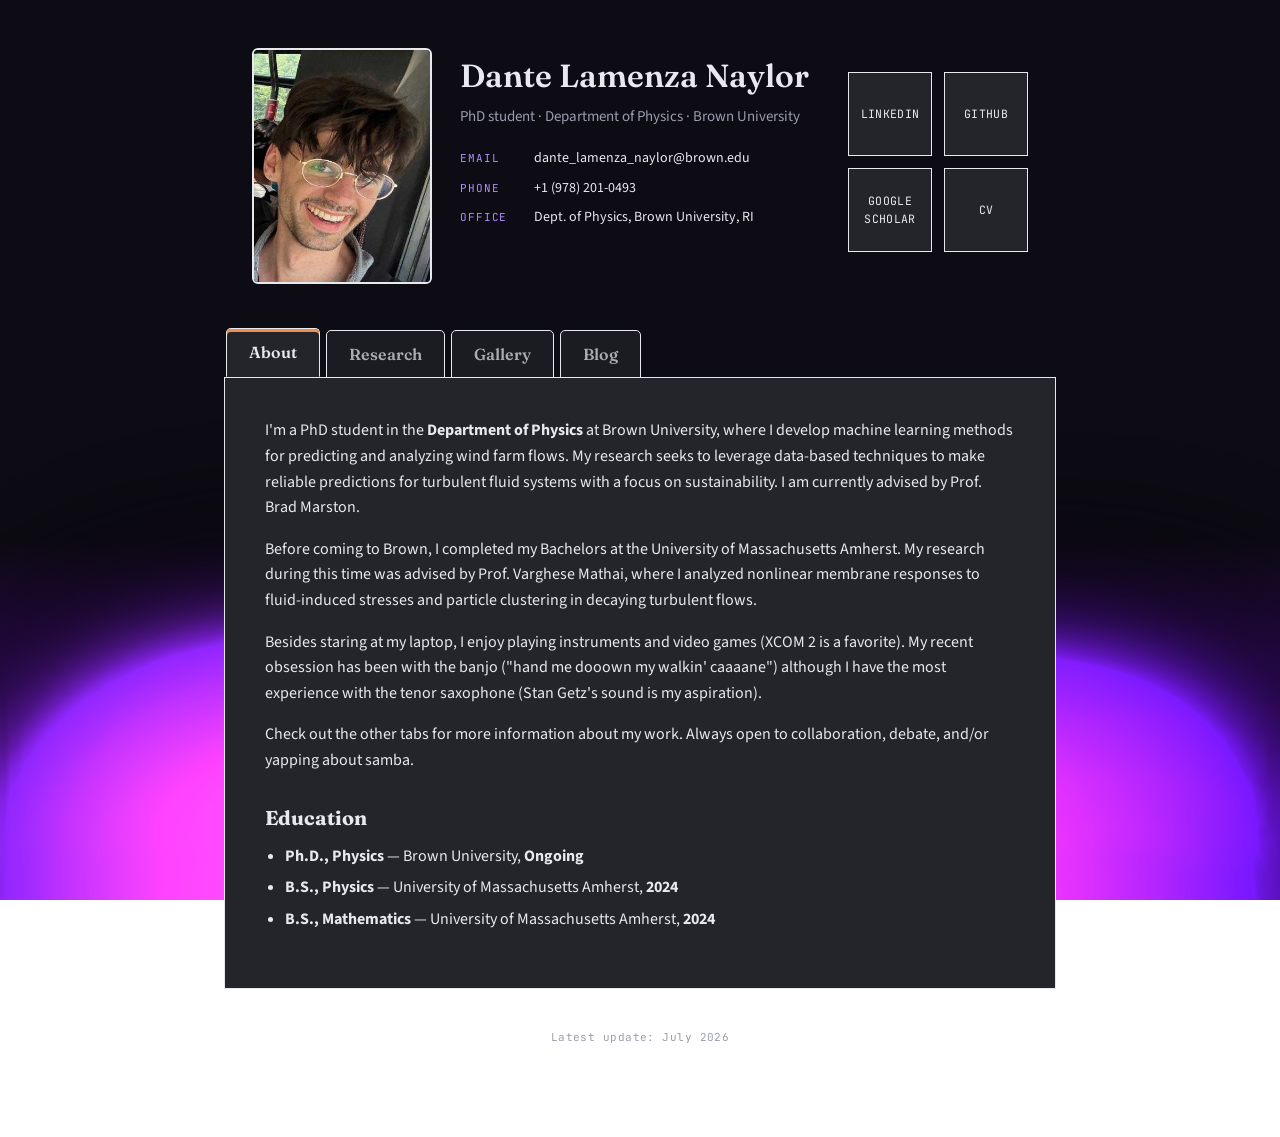
==== commit 63cb65fe: "Replace placeholder content with real research, blog, and gallery material Add first blog post, thre" ====
--- a/index.html
+++ b/index.html
@@ -5,6 +5,8 @@
 <meta name="viewport" content="width=device-width, initial-scale=1.0">
 <title>Dante Lamenza Naylor — Research &amp; Notes</title>
 <meta name="description" content="Personal academic site: about, research, gallery, and blog.">
+
+<link rel="icon" type="image/svg+xml" href="images/TabPic.svg">
 
 <link rel="preconnect" href="https://fonts.googleapis.com">
 <link rel="preconnect" href="https://fonts.gstatic.com" crossorigin>
